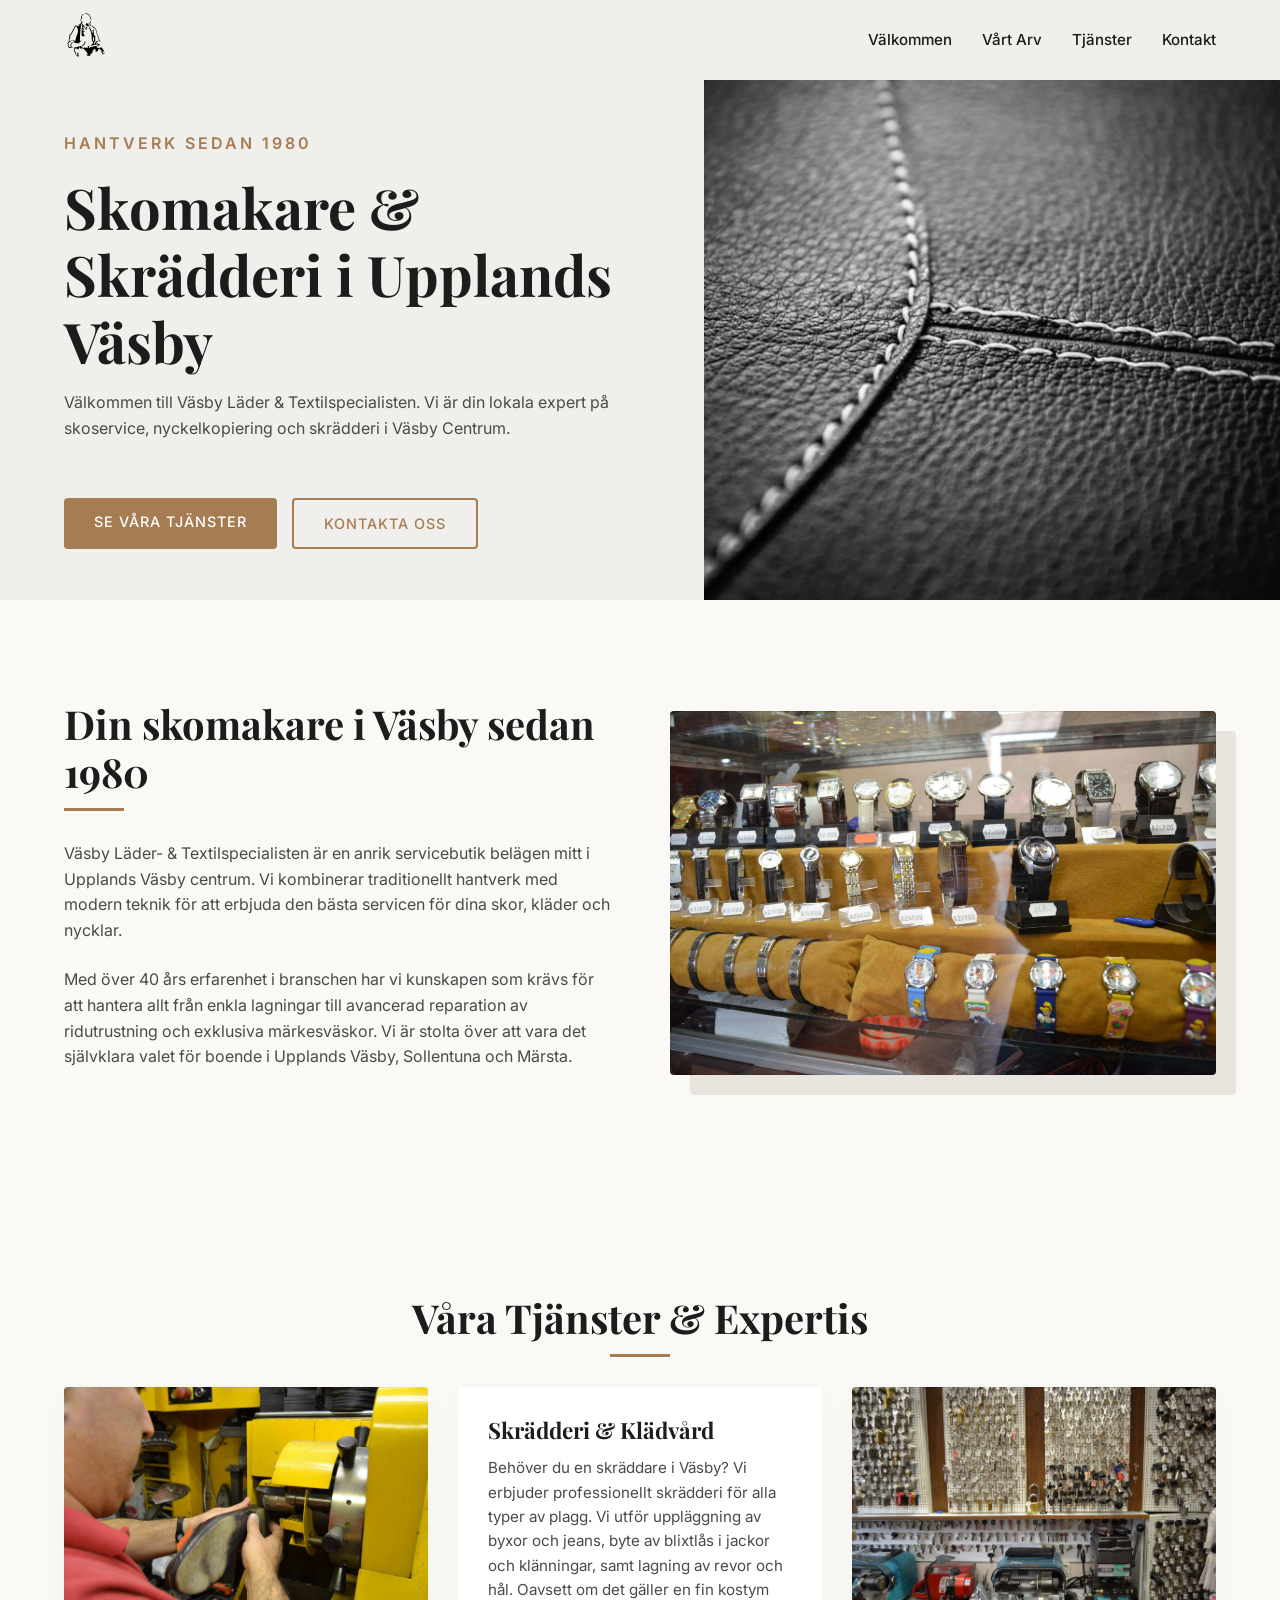
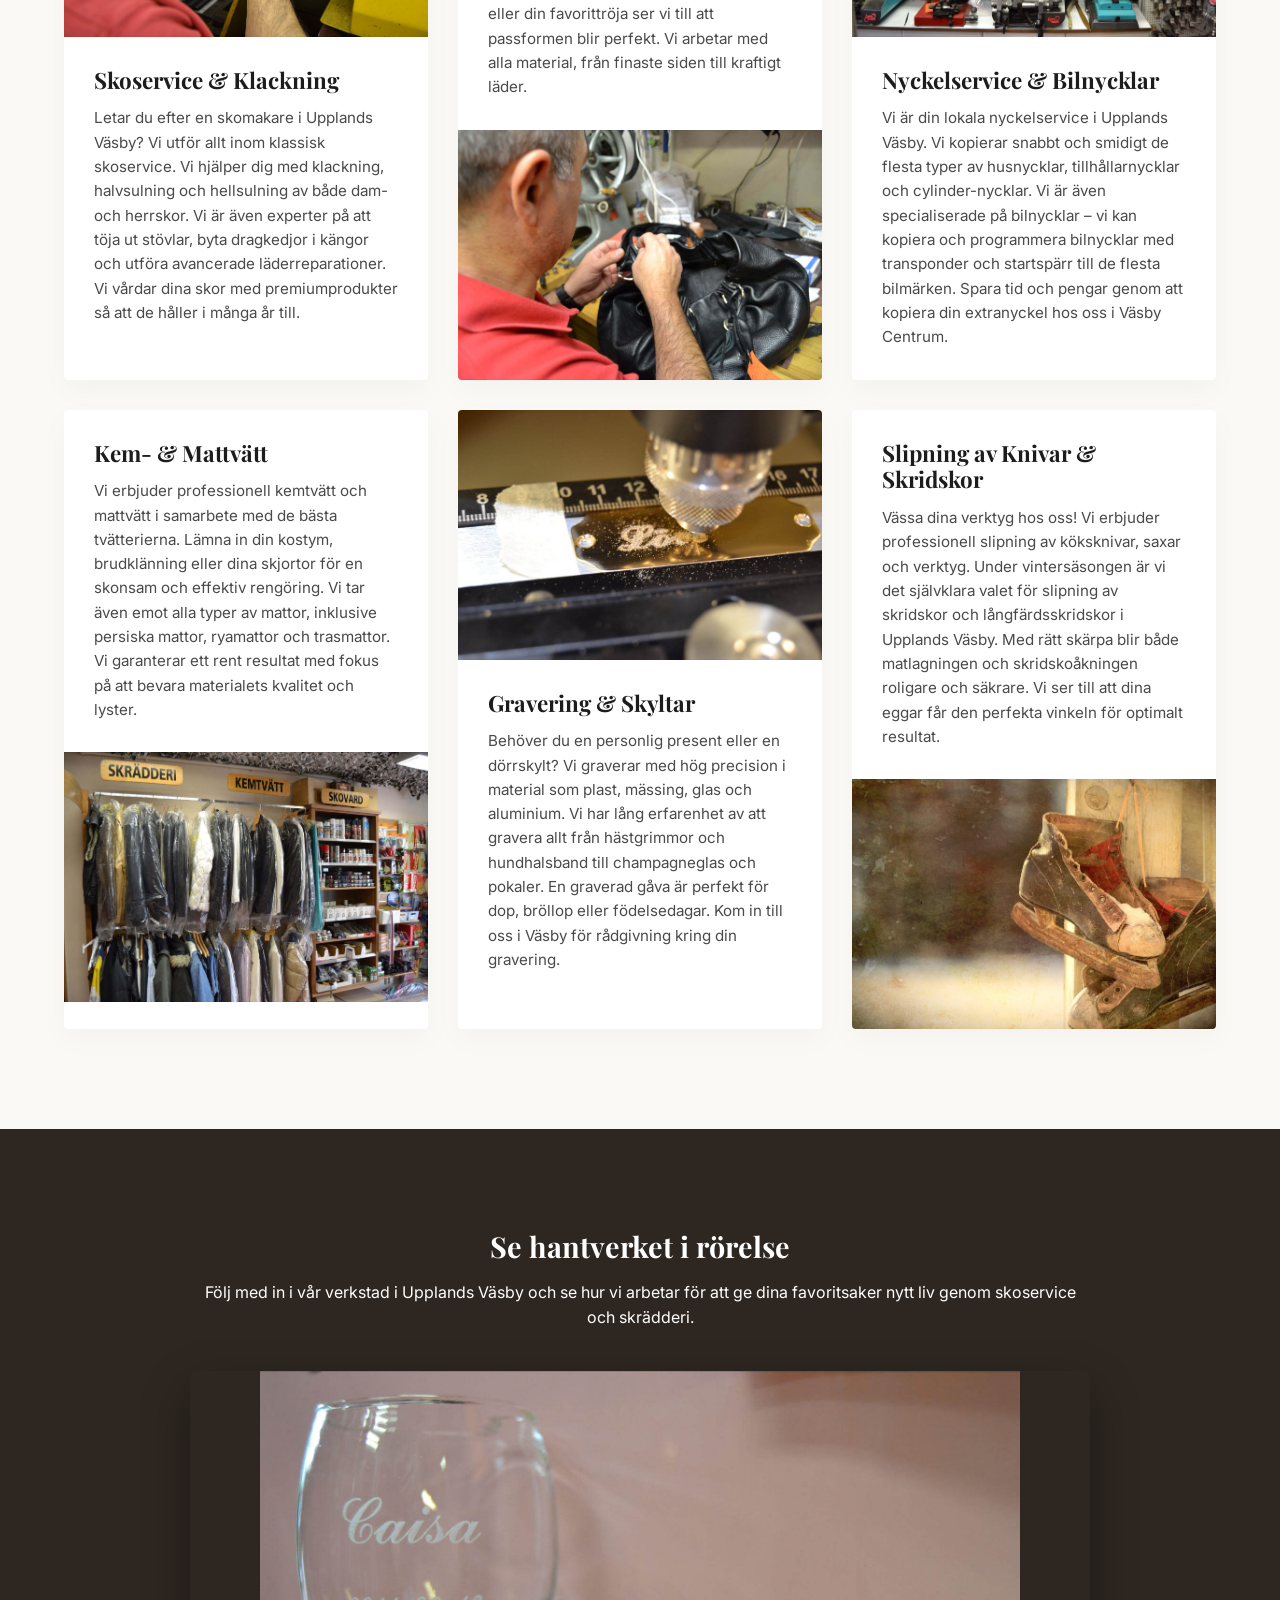
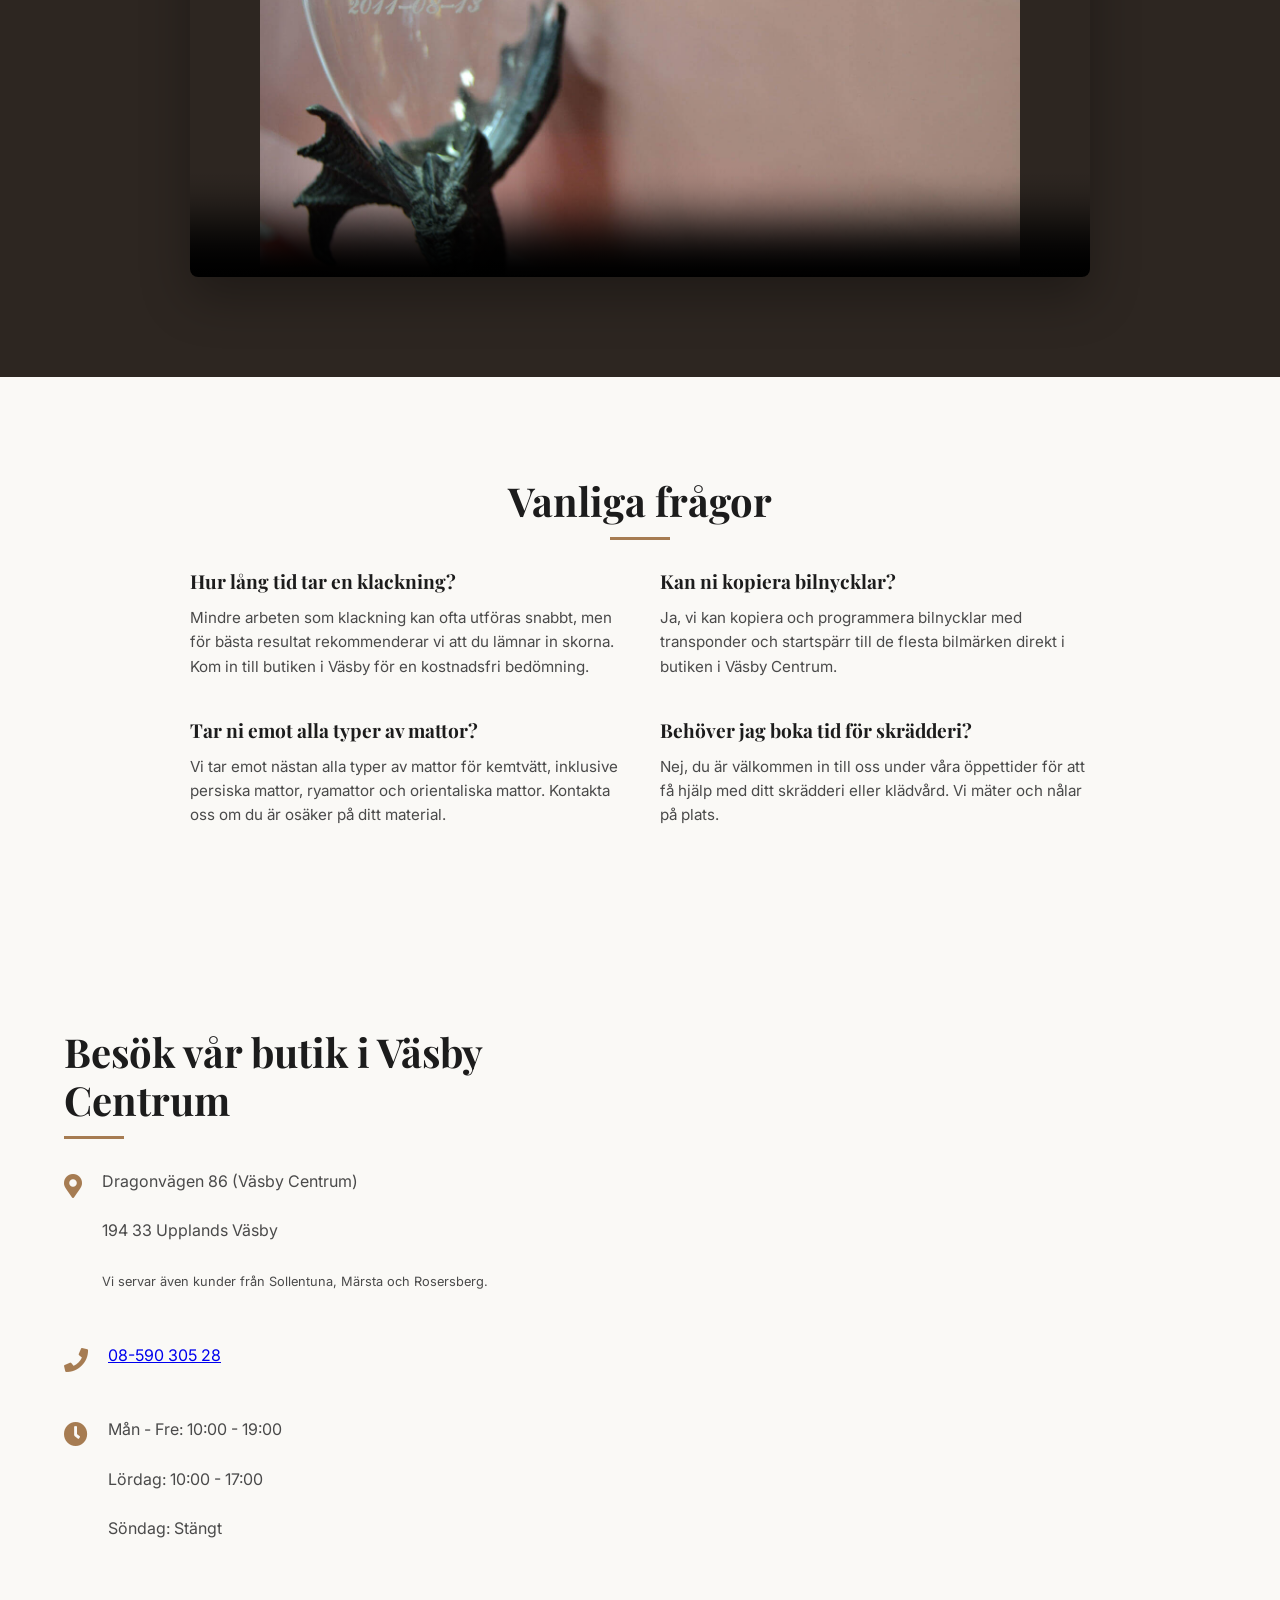
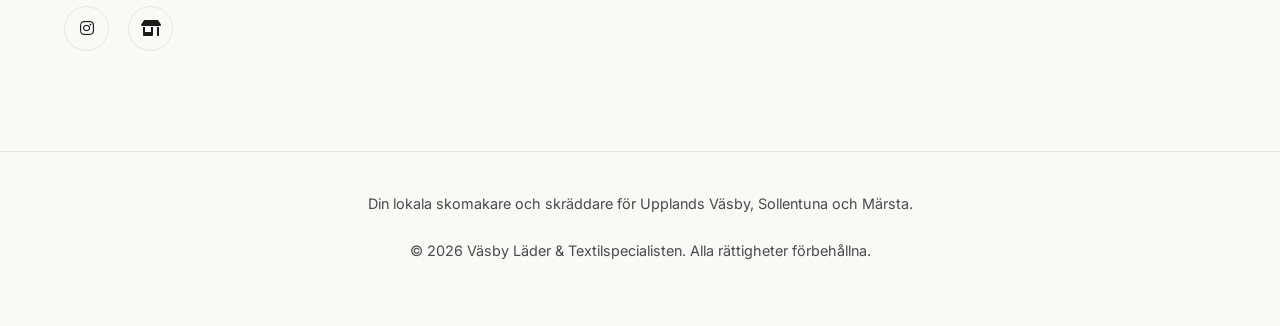
==== index.html @ 3184ec61 "Add files via upload" ====
<!DOCTYPE html>
<html class="no-js" lang="sv">
	<head>
		<!-- Google Tag Manager -->
		<script>
			(function (w, d, s, l, i) {
				w[l] = w[l] || [];
				w[l].push({
					"gtm.start": new Date().getTime(),
					event: "gtm.js",
				});
				var f = d.getElementsByTagName(s)[0],
					j = d.createElement(s),
					dl = l != "dataLayer" ? "&l=" + l : "";
				j.async = true;
				j.src = "https://www.googletagmanager.com/gtm.js?id=" + i + dl;
				f.parentNode.insertBefore(j, f);
			})(window, document, "script", "dataLayer", "GTM-WQ7KPHN");
		</script>

		<meta charset="utf-8" />
		<title>Väsby Läder & Textilspecialisten | Skomakare & Skrädderi i Upplands Väsby</title>
		<meta
			name="description"
			content="Din lokala skomakare, skräddare och kemtvätt i Upplands Väsby centrum. Vi utför skoservice, nyckelkopiering, gravering och slipning med hantverksmässig kvalitet sedan 1980."
		/>
		<meta
			name="viewport"
			content="width=device-width, initial-scale=1, viewport-fit=cover"
		/>

		<!-- Structured Data for Local Business & Services -->
		<script type="application/ld+json">
		{
		  "@context": "https://schema.org",
		  "@type": "LocalBusiness",
		  "name": "Väsby Läder & Textilspecialisten",
		  "image": "https://vltspecialisten.se/assets/img/logo.svg",
		  "@id": "https://vltspecialisten.se",
		  "url": "https://vltspecialisten.se",
		  "telephone": "08-590 305 28",
		  "priceRange": "$$",
		  "address": {
			"@type": "PostalAddress",
			"streetAddress": "Dragonvägen 86",
			"addressLocality": "Upplands Väsby",
			"postalCode": "194 33",
			"addressCountry": "SE"
		  },
		  "geo": {
			"@type": "GeoCoordinates",
			"latitude": 59.518279,
			"longitude": 17.9137272
		  },
		  "openingHoursSpecification": [
			{
			  "@type": "OpeningHoursSpecification",
			  "dayOfWeek": ["Monday", "Tuesday", "Wednesday", "Thursday", "Friday"],
			  "opens": "10:00",
			  "closes": "19:00"
			},
			{
			  "@type": "OpeningHoursSpecification",
			  "dayOfWeek": "Saturday",
			  "opens": "10:00",
			  "closes": "17:00"
			}
		  ],
		  "hasOfferCatalog": {
			"@type": "OfferCatalog",
			"name": "Hantverkstjänster",
			"itemListElement": [
			  {
				"@type": "Offer",
				"itemOffered": {
				  "@type": "Service",
				  "name": "Skoservice & Klackning",
				  "description": "Professionell skoservice, klackning och sulning av skor i Upplands Väsby."
				}
			  },
			  {
				"@type": "Offer",
				"itemOffered": {
				  "@type": "Service",
				  "name": "Skrädderi",
				  "description": "Skrädderi och klädvård, uppläggning av byxor och byte av blixtlås."
				}
			  },
			  {
				"@type": "Offer",
				"itemOffered": {
				  "@type": "Service",
				  "name": "Nyckelkopiering",
				  "description": "Kopiering av husnycklar och bilnycklar med transponder."
				}
			  }
			]
		  }
		}
		</script>

		<!-- FAQ Schema -->
		<script type="application/ld+json">
		{
		  "@context": "https://schema.org",
		  "@type": "FAQPage",
		  "mainEntity": [
			{
			  "@type": "Question",
			  "name": "Hur lång tid tar det att klacka om ett par skor?",
			  "acceptedAnswer": {
				"@type": "Answer",
				"text": "Mindre arbeten som klackning kan ofta utföras snabbt, men vi rekommenderar att du lämnar in skorna för bästa resultat. Kom in till oss i Väsby Centrum för en exakt tidsuppskattning baserat på skicket."
			  }
			},
			{
			  "@type": "Question",
			  "name": "Kan ni kopiera bilnycklar med startspärr?",
			  "acceptedAnswer": {
				"@type": {
				  "@type": "Answer",
				  "text": "Ja, vi är specialiserade på bilnycklar och kan kopiera samt programmera nycklar med transponder och startspärr till de flesta bilmärken direkt i butiken."
				}
			  }
			},
			{
			  "@type": "Question",
			  "name": "Utför ni även kemtvätt av mattor?",
			  "acceptedAnswer": {
				"@type": "Answer",
				"text": "Ja, vi tar emot alla typer av mattor för professionell tvätt, inklusive persiska mattor, ryamattor och orientaliska mattor."
			  }
			},
			{
			  "@type": "Question",
			  "name": "Var i Väsby Centrum ligger butiken?",
			  "acceptedAnswer": {
				"@type": "Answer",
				"text": "Vi finns på Dragonvägen 86 i Upplands Väsby Centrum. Vi är lätta att hitta och har generösa öppettider för att passa din vardag."
			  }
			}
		  ]
		}
		</script>

		<link rel="manifest" href="site.webmanifest" />
		<link rel="apple-touch-icon" href="icon.png" />
		
		<!-- Fonts -->
		<link rel="preconnect" href="https://fonts.googleapis.com">
		<link rel="preconnect" href="https://fonts.gstatic.com" crossorigin>
		<link href="https://fonts.googleapis.com/css2?family=Inter:wght@300;400;500;600&family=Playfair+Display:ital,wght@0,400;0,700;1,400&display=swap" rel="stylesheet">
		
		<link
			rel="stylesheet"
			href="https://use.fontawesome.com/releases/v5.8.1/css/all.css"
			integrity="sha384-50oBUHEmvpQ+1lW4y57PTFmhCaXp0ML5d60M1M7uH2+nqUivzIebhndOJK28anvf"
			crossorigin="anonymous"
		/>
		
		<link rel="stylesheet" href="css/normalize-minify.css" />
		<link rel="stylesheet" href="css/master.css" />

		<meta name="theme-color" content="#FAF9F6" />
	</head>

	<body>
		<!-- Google Tag Manager (noscript) -->
		<noscript
			><iframe
				src="https://www.googletagmanager.com/ns.html?id=GTM-WQ7KPHN"
				height="0"
				width="0"
				style="display: none; visibility: hidden"
			></iframe
		></noscript>

		<!-- Header -->
		<header id="header">
			<div class="container">
				<div id="logo-container">
					<a class="loga" href="index.html">
						<img
							id="logo"
							src="assets/img/logo-dark.svg"
							alt="Väsby Läder & Textilspecialisten Logotyp"
						/>
					</a>
				</div>
				<nav id="primary-navigation">
					<ul id="primary-menu" class="menu">
						<li><a href="#welcome">Välkommen</a></li>
						<li><a href="#heritage">Vårt Arv</a></li>
						<li><a href="#services">Tjänster</a></li>
						<li><a href="#contact">Kontakt</a></li>
					</ul>
					
					<!-- Hamburger for mobile -->
					<button class="mobile-menu-toggle" aria-label="Meny">
						<span></span>
						<span></span>
						<span></span>
					</button>
				</nav>
			</div>
		</header>

		<!-- Mobile Overlay Navigation -->
		<div class="mobile-overlay">
			<nav class="mobile-nav">
				<ul>
					<li><a href="#welcome">Välkommen</a></li>
					<li><a href="#heritage">Vårt Arv</a></li>
					<li><a href="#services">Tjänster</a></li>
					<li><a href="#contact">Kontakt</a></li>
				</ul>
			</nav>
		</div>

		<main class="main-container">
			<!-- Hero -->
			<section id="welcome" class="hero-section">
				<div class="hero-content-wrapper">
					<div class="hero-image">
						<img src="assets/img/binding-black-close-up-436779-min.jpg" alt="Professionell skomakare i Upplands Väsby lagar läderskor och utför skoservice">
					</div>
					<div class="hero-text">
						<span class="hero-subtitle">Hantverk sedan 1980</span>
						<h1>Skomakare & Skrädderi i Upplands Väsby</h1>
						<p>Välkommen till Väsby Läder & Textilspecialisten. Vi är din lokala expert på skoservice, nyckelkopiering och skrädderi i Väsby Centrum.</p>
						<div class="hero-actions">
							<a href="#services" class="btn btn-primary">Se våra tjänster</a>
							<a href="#contact" class="btn btn-outline">Kontakta oss</a>
						</div>
					</div>
				</div>
			</section>

			<!-- Vårt Arv -->
			<section id="heritage" class="section heritage-section">
				<div class="container">
					<div class="heritage-grid">
						<div class="heritage-text">
							<h2 class="section-title">Din skomakare i Väsby sedan 1980</h2>
							<p>Väsby Läder- & Textilspecialisten är en anrik servicebutik belägen mitt i Upplands Väsby centrum. Vi kombinerar traditionellt hantverk med modern teknik för att erbjuda den bästa servicen för dina skor, kläder och nycklar.</p>
							<p>Med över 40 års erfarenhet i branschen har vi kunskapen som krävs för att hantera allt från enkla lagningar till avancerad reparation av ridutrustning och exklusiva märkesväskor. Vi är stolta över att vara det självklara valet för boende i Upplands Väsby, Sollentuna och Märsta.</p>
						</div>
						<div class="heritage-visual">
							<img src="assets/img/6.jpg" alt="Väsby Läder hantverkslokal för skoservice och skrädderi" loading="lazy">
						</div>
					</div>
				</div>
			</section>

			<!-- Tjänster -->
			<section id="services" class="section services-section">
				<div class="container">
					<h2 class="section-title centered">Våra Tjänster & Expertis</h2>
					<div class="services-grid">
						<!-- Skoservice -->
						<div class="service-card">
							<div class="service-image">
								<img src="assets/img/skoservice.jpg" alt="Professionell skoservice och klackning av skor i Upplands Väsby" loading="lazy">
							</div>
							<div class="service-info">
								<h3>Skoservice & Klackning</h3>
								<p>Letar du efter en skomakare i Upplands Väsby? Vi utför allt inom klassisk skoservice. Vi hjälper dig med klackning, halvsulning och hellsulning av både dam- och herrskor. Vi är även experter på att töja ut stövlar, byta dragkedjor i kängor och utföra avancerade läderreparationer. Vi vårdar dina skor med premiumprodukter så att de håller i många år till.</p>
							</div>
						</div>
						<!-- Skrädderi -->
						<div class="service-card">
							<div class="service-info">
								<h3>Skrädderi & Klädvård</h3>
								<p>Behöver du en skräddare i Väsby? Vi erbjuder professionellt skrädderi för alla typer av plagg. Vi utför uppläggning av byxor och jeans, byte av blixtlås i jackor och klänningar, samt lagning av revor och hål. Oavsett om det gäller en fin kostym eller din favorittröja ser vi till att passformen blir perfekt. Vi arbetar med alla material, från finaste siden till kraftigt läder.</p>
							</div>
							<div class="service-image">
								<img src="assets/img/skradderi.jpg" alt="Skrädderi och klädvård i Väsby Centrum för boende i Märsta och Sollentuna" loading="lazy">
							</div>
						</div>
						<!-- Nycklar -->
						<div class="service-card">
							<div class="service-image">
								<img src="assets/img/kopiering.jpg" alt="Nyckelkopiering och bilnycklar i Upplands Väsby" loading="lazy">
							</div>
							<div class="service-info">
								<h3>Nyckelservice & Bilnycklar</h3>
								<p>Vi är din lokala nyckelservice i Upplands Väsby. Vi kopierar snabbt och smidigt de flesta typer av husnycklar, tillhållarnycklar och cylinder-nycklar. Vi är även specialiserade på bilnycklar – vi kan kopiera och programmera bilnycklar med transponder och startspärr till de flesta bilmärken. Spara tid och pengar genom att kopiera din extranyckel hos oss i Väsby Centrum.</p>
							</div>
						</div>
						<!-- Kemtvätt -->
						<div class="service-card">
							<div class="service-info">
								<h3>Kem- & Mattvätt</h3>
								<p>Vi erbjuder professionell kemtvätt och mattvätt i samarbete med de bästa tvätterierna. Lämna in din kostym, brudklänning eller dina skjortor för en skonsam och effektiv rengöring. Vi tar även emot alla typer av mattor, inklusive persiska mattor, ryamattor och trasmattor. Vi garanterar ett rent resultat med fokus på att bevara materialets kvalitet och lyster.</p>
							</div>
							<div class="service-image">
								<img src="assets/img/kemtvatt.jpg" alt="Kemtvätt och mattvätt för kunder i Upplands Väsby och Rosersberg" loading="lazy">
							</div>
						</div>
						<!-- Gravering -->
						<div class="service-card">
							<div class="service-image">
								<img src="assets/img/gravering.jpg" alt="Gravering på skyltar och presenter i Väsby" loading="lazy">
							</div>
							<div class="service-info">
								<h3>Gravering & Skyltar</h3>
								<p>Behöver du en personlig present eller en dörrskylt? Vi graverar med hög precision i material som plast, mässing, glas och aluminium. Vi har lång erfarenhet av att gravera allt från hästgrimmor och hundhalsband till champagneglas och pokaler. En graverad gåva är perfekt för dop, bröllop eller födelsedagar. Kom in till oss i Väsby för rådgivning kring din gravering.</p>
							</div>
						</div>
						<!-- Slipning -->
						<div class="service-card">
							<div class="service-info">
								<h3>Slipning av Knivar & Skridskor</h3>
								<p>Vässa dina verktyg hos oss! Vi erbjuder professionell slipning av köksknivar, saxar och verktyg. Under vintersäsongen är vi det självklara valet för slipning av skridskor och långfärdsskridskor i Upplands Väsby. Med rätt skärpa blir både matlagningen och skridskoåkningen roligare och säkrare. Vi ser till att dina eggar får den perfekta vinkeln för optimalt resultat.</p>
							</div>
							<div class="service-image">
								<img src="assets/img/ice-skates.jpg" alt="Slipning av skridskor och knivar i Upplands Väsby" loading="lazy">
							</div>
						</div>
					</div>
				</div>
			</section>

			<!-- Video -->
			<section class="section video-section">
				<div class="container">
					<div class="video-wrapper">
						<div class="video-text">
							<h3>Se hantverket i rörelse</h3>
							<p>Följ med in i vår verkstad i Upplands Väsby och se hur vi arbetar för att ge dina favoritsaker nytt liv genom skoservice och skrädderi.</p>
						</div>
						<div class="video-container">
							<video loop muted playsinline controls poster="assets/img/5.jpg">
								<source src="assets/video/vasby-lader.mp4" type="video/mp4" />
							</video>
						</div>
					</div>
				</div>
			</section>

			<!-- FAQ -->
			<section class="section faq-section">
				<div class="container">
					<h2 class="section-title centered">Vanliga frågor</h2>
					<div class="faq-grid">
						<div class="faq-item">
							<h3>Hur lång tid tar en klackning?</h3>
							<p>Mindre arbeten som klackning kan ofta utföras snabbt, men för bästa resultat rekommenderar vi att du lämnar in skorna. Kom in till butiken i Väsby för en kostnadsfri bedömning.</p>
						</div>
						<div class="faq-item">
							<h3>Kan ni kopiera bilnycklar?</h3>
							<p>Ja, vi kan kopiera och programmera bilnycklar med transponder och startspärr till de flesta bilmärken direkt i butiken i Väsby Centrum.</p>
						</div>
						<div class="faq-item">
							<h3>Tar ni emot alla typer av mattor?</h3>
							<p>Vi tar emot nästan alla typer av mattor för kemtvätt, inklusive persiska mattor, ryamattor och orientaliska mattor. Kontakta oss om du är osäker på ditt material.</p>
						</div>
						<div class="faq-item">
							<h3>Behöver jag boka tid för skrädderi?</h3>
							<p>Nej, du är välkommen in till oss under våra öppettider för att få hjälp med ditt skrädderi eller klädvård. Vi mäter och nålar på plats.</p>
						</div>
					</div>
				</div>
			</section>

			<!-- Kontakt -->
			<section id="contact" class="section contact-section">
				<div class="container">
					<div class="contact-grid">
						<div class="contact-info">
							<h2 class="section-title">Besök vår butik i Väsby Centrum</h2>
							<div class="info-item">
								<i class="fas fa-map-marker-alt"></i>
								<div>
									<p>Dragonvägen 86 (Väsby Centrum)</p>
									<p>194 33 Upplands Väsby</p>
									<p><small>Vi servar även kunder från Sollentuna, Märsta och Rosersberg.</small></p>
								</div>
							</div>
							<div class="info-item">
								<i class="fas fa-phone"></i>
								<div>
									<p><a href="tel:0859030528">08-590 305 28</a></p>
								</div>
							</div>
							<div class="info-item">
								<i class="fas fa-clock"></i>
								<div>
									<p>Mån - Fre: 10:00 - 19:00</p>
									<p>Lördag: 10:00 - 17:00</p>
									<p>Söndag: Stängt</p>
								</div>
							</div>
							<div class="social-links">
								<a href="https://www.instagram.com/vltspecialisten/" target="_blank" aria-label="Följ Väsby Läder på Instagram"><i class="fab fa-instagram"></i></a>
								<a href="https://www.vasbycentrum.se/vasby-lader-textil/" target="_blank" aria-label="Väsby Läder i Väsby Centrum"><i class="fas fa-store-alt"></i></a>
							</div>
						</div>
						<div class="contact-map">
							<iframe
								src="https://www.google.com/maps/embed?pb=!1m14!1m8!1m3!1d8095.556066920075!2d17.9137272!3d59.518279!3m2!1i1024!2i768!4f13.1!3m3!1m2!1s0x0%3A0xf2cd0e8149a8c82e!2zVsOkc2J5IEzDpGRlciAmIFRleHRpbA!5e0!3m2!1ssv!2sse!4v1556733588985!5m2!1ssv!2sse"
								width="100%"
								height="100%"
								frameborder="0"
								style="border: 0"
								allowfullscreen
								title="Karta till Väsby Läder & Textilspecialisten i Väsby Centrum"
							></iframe>
						</div>
					</div>
				</div>
			</section>
		</main>

		<!-- Footer -->
		<footer class="footer">
			<div class="container">
				<p>Din lokala skomakare och skräddare för Upplands Väsby, Sollentuna och Märsta.</p>
				<p>&copy; 2026 Väsby Läder & Textilspecialisten. Alla rättigheter förbehållna.</p>
			</div>
		</footer>

		<!-- Sticky Mobile Bar -->
		<div class="mobile-sticky-bar">
			<a href="tel:0859030528" class="sticky-item">
				<i class="fas fa-phone"></i>
				<span>Ring</span>
			</a>
			<a href="https://www.google.com/maps/dir/?api=1&destination=Väsby+Läder+%26+Textilspecialisten+Dragonvägen+86+Upplands+Väsby" target="_blank" class="sticky-item">
				<i class="fas fa-directions"></i>
				<span>Hitta</span>
			</a>
		</div>

		<script src="js/main.js"></script>
	</body>
</html>
---- css/master.css ----
:root {
    --bg-color: #FAF9F6;
    --text-primary: #1C1C1C;
    --text-secondary: #4A4A4A;
    --accent-leather: #A67C52;
    --accent-gold: #C29B6D;
    --white: #FFFFFF;
    --grey-light: #E8E4DE;
    --header-height: 80px;
    --container-max-width: 1200px;
    --font-heading: 'Playfair Display', serif;
    --font-body: 'Inter', sans-serif;
    --transition: all 0.3s ease;
}

* {
    margin: 0;
    padding: 0;
    box-sizing: border-box;
}

html {
    scroll-behavior: smooth;
}

body {
    background-color: var(--bg-color);
    color: var(--text-primary);
    font-family: var(--font-body);
    line-height: 1.6;
    overflow-x: hidden;
}

.container {
    width: 90%;
    max-width: var(--container-max-width);
    margin: 0 auto;
}

/* Typography */
h1, h2, h3, h4 {
    font-family: var(--font-heading);
    font-weight: 700;
    line-height: 1.2;
    margin-bottom: 1rem;
}

h1 { font-size: 3.5rem; }
h2 { font-size: 2.5rem; }
h3 { font-size: 1.8rem; }

p {
    margin-bottom: 1.5rem;
    color: var(--text-secondary);
}

.section-title {
    position: relative;
    padding-bottom: 15px;
    margin-bottom: 30px;
}

.section-title::after {
    content: '';
    position: absolute;
    bottom: 0;
    left: 0;
    width: 60px;
    height: 3px;
    background-color: var(--accent-leather);
}

.section-title.centered {
    text-align: center;
}

.section-title.centered::after {
    left: 50%;
    transform: translateX(-50%);
}

/* Buttons */
.btn {
    display: inline-block;
    padding: 12px 30px;
    text-decoration: none;
    font-weight: 500;
    border-radius: 4px;
    transition: var(--transition);
    text-transform: uppercase;
    font-size: 0.9rem;
    letter-spacing: 1px;
}

.btn-primary {
    background-color: var(--accent-leather);
    color: var(--white);
}

.btn-primary:hover {
    background-color: #8b6643;
}

.btn-outline {
    border: 2px solid var(--accent-leather);
    color: var(--accent-leather);
}

.btn-outline:hover {
    background-color: var(--accent-leather);
    color: var(--white);
}

/* Header */
#header {
    height: var(--header-height);
    display: flex;
    align-items: center;
    position: fixed;
    top: 0;
    left: 0;
    width: 100%;
    z-index: 1000;
    transition: transform 0.3s ease-out, background-color 0.3s ease, height 0.3s ease, box-shadow 0.3s ease;
}

#header.scrolled {
    background-color: rgba(250, 249, 246, 0.95);
    box-shadow: 0 2px 10px rgba(0,0,0,0.05);
    height: 70px;
}

#header .container {
    display: flex;
    justify-content: space-between;
    align-items: center;
}

#logo {
    height: 50px;
    transition: var(--transition);
}

#primary-menu {
    display: flex;
    list-style: none;
}

#primary-menu li {
    margin-left: 30px;
}

#primary-menu li a {
    text-decoration: none;
    color: var(--text-primary);
    font-weight: 500;
    font-size: 0.95rem;
    transition: var(--transition);
}

#primary-menu li a:hover {
    color: var(--accent-leather);
}

/* Hamburger */
.mobile-menu-toggle {
    display: none;
    background: none;
    border: none;
    cursor: pointer;
    flex-direction: column;
    justify-content: space-between;
    width: 30px;
    height: 18px;
    z-index: 1001;
}

.mobile-menu-toggle span {
    width: 100%;
    height: 2px;
    background-color: var(--text-primary);
    transition: var(--transition);
}

.mobile-menu-toggle.active span:nth-child(1) {
    transform: translateY(8px) rotate(45deg);
}

.mobile-menu-toggle.active span:nth-child(2) {
    opacity: 0;
}

.mobile-menu-toggle.active span:nth-child(3) {
    transform: translateY(-8px) rotate(-45deg);
}

/* Mobile Overlay */
.mobile-overlay {
    position: fixed;
    top: 0;
    left: 0;
    width: 100%;
    height: 100vh;
    background-color: var(--bg-color);
    z-index: 999;
    display: flex;
    justify-content: center;
    align-items: center;
    transform: translateX(100%);
    transition: transform 0.4s ease-in-out;
}

.mobile-overlay.active {
    transform: translateX(0);
}

.mobile-nav ul {
    list-style: none;
    text-align: center;
}

.mobile-nav ul li {
    margin: 20px 0;
}

.mobile-nav ul li a {
    font-family: var(--font-heading);
    font-size: 2rem;
    text-decoration: none;
    color: var(--text-primary);
}

/* Hero Section */
.hero-section {
    padding-top: var(--header-height);
    min-height: 50vh; /* Sänkt min-höjd till 50vh */
    max-height: 600px;
    display: flex;
    align-items: stretch;
    background-color: #f1efeb;
    overflow: hidden;
}

.hero-content-wrapper {
    display: flex;
    flex-direction: row-reverse;
    align-items: stretch; /* Bilden och texten fyller hela höjden */
    width: 100%;
    max-width: 1440px;
    margin: 0 auto;
}

.hero-image {
    flex: 1;
    height: 100%;
    position: relative;
    overflow: hidden;
}

.hero-image img {
    width: 100%;
    height: 100%;
    object-fit: cover;
    display: block; /* Tar bort eventuellt gap under bilden */
    animation: kenburns 20s infinite alternate ease-in-out;
}

.hero-text {
    flex: 1;
    padding: 60px 5%;
    display: flex;
    flex-direction: column;
    justify-content: center; /* Centrerar texten vertikalt inuti den fulla höjden */
}

.hero-subtitle {
    display: block;
    text-transform: uppercase;
    letter-spacing: 3px;
    color: var(--accent-leather);
    font-weight: 600;
    margin-bottom: 1rem;
}

.hero-actions {
    display: flex;
    gap: 15px;
    margin-top: 2rem;
}

/* Sections */
.section {
    padding: 100px 0;
}

/* Heritage Section */
.heritage-grid {
    display: grid;
    grid-template-columns: 1fr 1fr;
    gap: 60px;
    align-items: center;
}

.heritage-visual img {
    width: 100%;
    border-radius: 4px;
    box-shadow: 20px 20px 0 var(--grey-light);
}

/* Services Section */
.services-grid {
    display: grid;
    grid-template-columns: repeat(3, 1fr);
    gap: 30px;
}

.service-card {
    background: var(--white);
    border-radius: 4px;
    overflow: hidden;
    box-shadow: 0 10px 30px rgba(0,0,0,0.03);
    transition: var(--transition);
}

.service-card:hover {
    transform: translateY(-10px);
    box-shadow: 0 20px 40px rgba(0,0,0,0.08);
}

.service-image {
    height: 250px;
    overflow: hidden;
}

.service-image img {
    width: 100%;
    height: 100%;
    object-fit: cover;
    transition: var(--transition);
}

.service-card:hover .service-image img {
    transform: scale(1.1);
}

.service-info {
    padding: 30px;
}

.service-info h3 {
    font-size: 1.4rem;
    margin-bottom: 0.8rem;
}

.service-info p {
    font-size: 0.95rem;
    margin-bottom: 0;
}

/* FAQ Section */
.faq-grid {
    display: grid;
    grid-template-columns: 1fr 1fr;
    gap: 40px;
    max-width: 900px;
    margin: 0 auto;
}

.faq-item h3 {
    font-size: 1.2rem;
    margin-bottom: 0.8rem;
    color: var(--text-primary);
}

.faq-item p {
    font-size: 0.95rem;
    margin-bottom: 0;
}

/* Video Section */
.video-section {
    background-color: #2D2621; /* Varm, mörk läderbrun */
    color: var(--white);
}

.video-section h3, .video-section p {
    color: var(--white);
}

.video-wrapper {
    max-width: 900px;
    margin: 0 auto;
}

.video-text {
    text-align: center;
    margin-bottom: 40px;
}

.video-container {
    position: relative;
    padding-bottom: 56.25%; /* 16:9 */
    height: 0;
    overflow: hidden;
    border-radius: 8px;
    box-shadow: 0 20px 50px rgba(0,0,0,0.3);
}

.video-container video {
    position: absolute;
    top: 0;
    left: 0;
    width: 100%;
    height: 100%;
}

/* Contact Section */
.contact-grid {
    display: grid;
    grid-template-columns: 1fr 1.5fr;
    gap: 60px;
}

.info-item {
    display: flex;
    margin-bottom: 25px;
}

.info-item i {
    font-size: 1.5rem;
    color: var(--accent-leather);
    margin-right: 20px;
    margin-top: 5px;
}

.social-links {
    margin-top: 40px;
}

.social-links a {
    display: inline-flex;
    align-items: center;
    justify-content: center;
    width: 45px;
    height: 45px;
    border: 1px solid var(--grey-light);
    border-radius: 50%;
    color: var(--text-primary);
    text-decoration: none;
    margin-right: 15px;
    transition: var(--transition);
}

.social-links a:hover {
    background-color: var(--accent-leather);
    color: var(--white);
    border-color: var(--accent-leather);
}

.contact-map {
    min-height: 400px;
    border-radius: 4px;
    overflow: hidden;
}

/* Footer */
.footer {
    padding: 40px 0;
    border-top: 1px solid var(--grey-light);
    text-align: center;
    font-size: 0.9rem;
}

/* Mobile Sticky Bar */
.mobile-sticky-bar {
    display: none;
    position: fixed;
    bottom: 0;
    left: 0;
    width: 100%;
    height: 60px;
    background-color: var(--white);
    box-shadow: 0 -2px 10px rgba(0,0,0,0.1);
    z-index: 1002;
    grid-template-columns: 1fr 1fr;
}

.sticky-item {
    display: flex;
    flex-direction: column;
    justify-content: center;
    align-items: center;
    text-decoration: none;
    color: var(--text-primary);
    font-size: 0.75rem;
    font-weight: 600;
}

.sticky-item i {
    font-size: 1.2rem;
    margin-bottom: 4px;
    color: var(--accent-leather);
}

/* Responsive Queries */
@media (max-width: 1024px) {
    h1 { font-size: 2.8rem; }
    .services-grid { grid-template-columns: repeat(2, 1fr); }
    .hero-section { min-height: 60vh; }
    .hero-image { height: 50vh; }
}

@media (max-width: 980px) {
    #primary-menu { display: none; }
    .mobile-menu-toggle { display: flex; }
    .hero-content-wrapper { flex-direction: column-reverse; }
    .hero-section { min-height: auto; padding-top: 100px; }
    .hero-image { height: 350px; width: 100%; }
    .hero-text { padding: 40px 5%; text-align: center; }
    .hero-actions { justify-content: center; }
}

@media (max-width: 768px) {
    .section { padding: 60px 0; }
    .heritage-grid { grid-template-columns: 1fr; gap: 40px; }
    .services-grid { grid-template-columns: 1fr; }
    .contact-grid { grid-template-columns: 1fr; gap: 40px; }
    .mobile-sticky-bar { display: grid; }
    body { padding-bottom: 60px; }
    h1 { font-size: 2.2rem; }
    h2 { font-size: 1.8rem; }
}
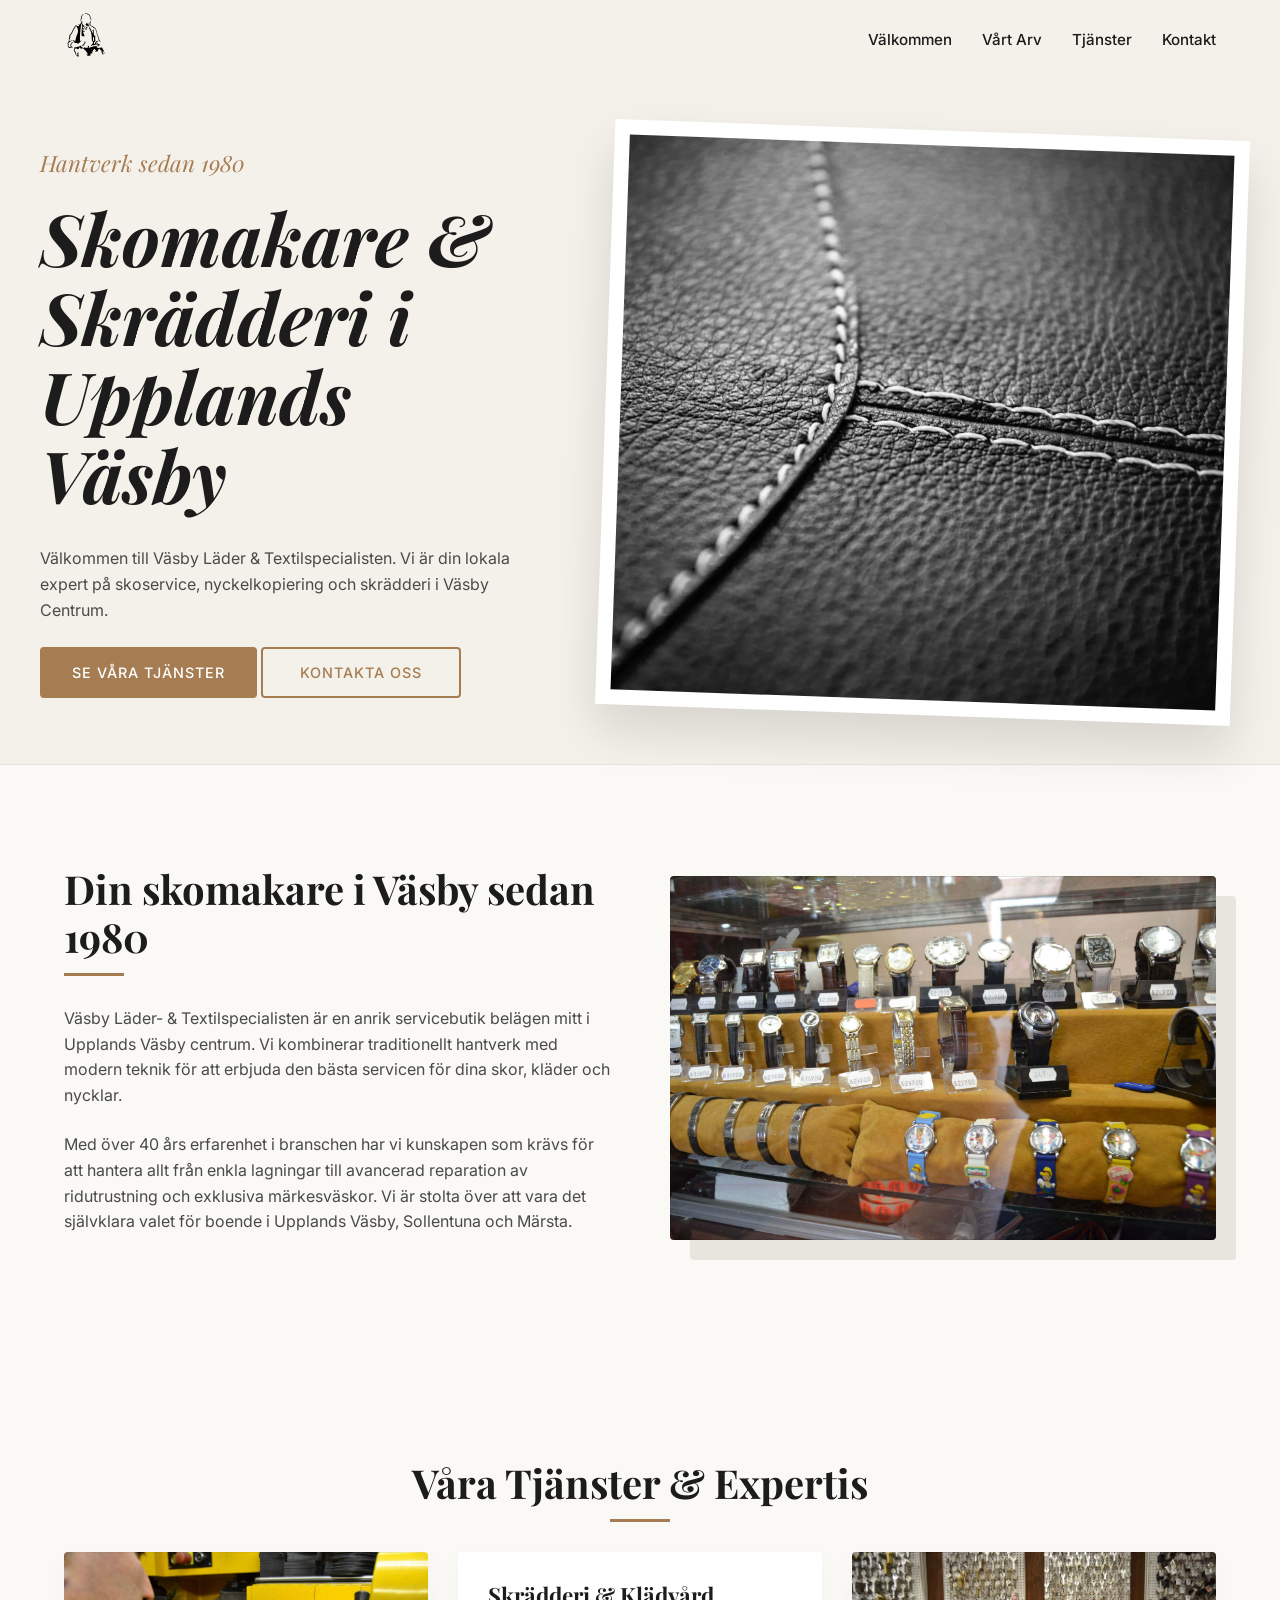
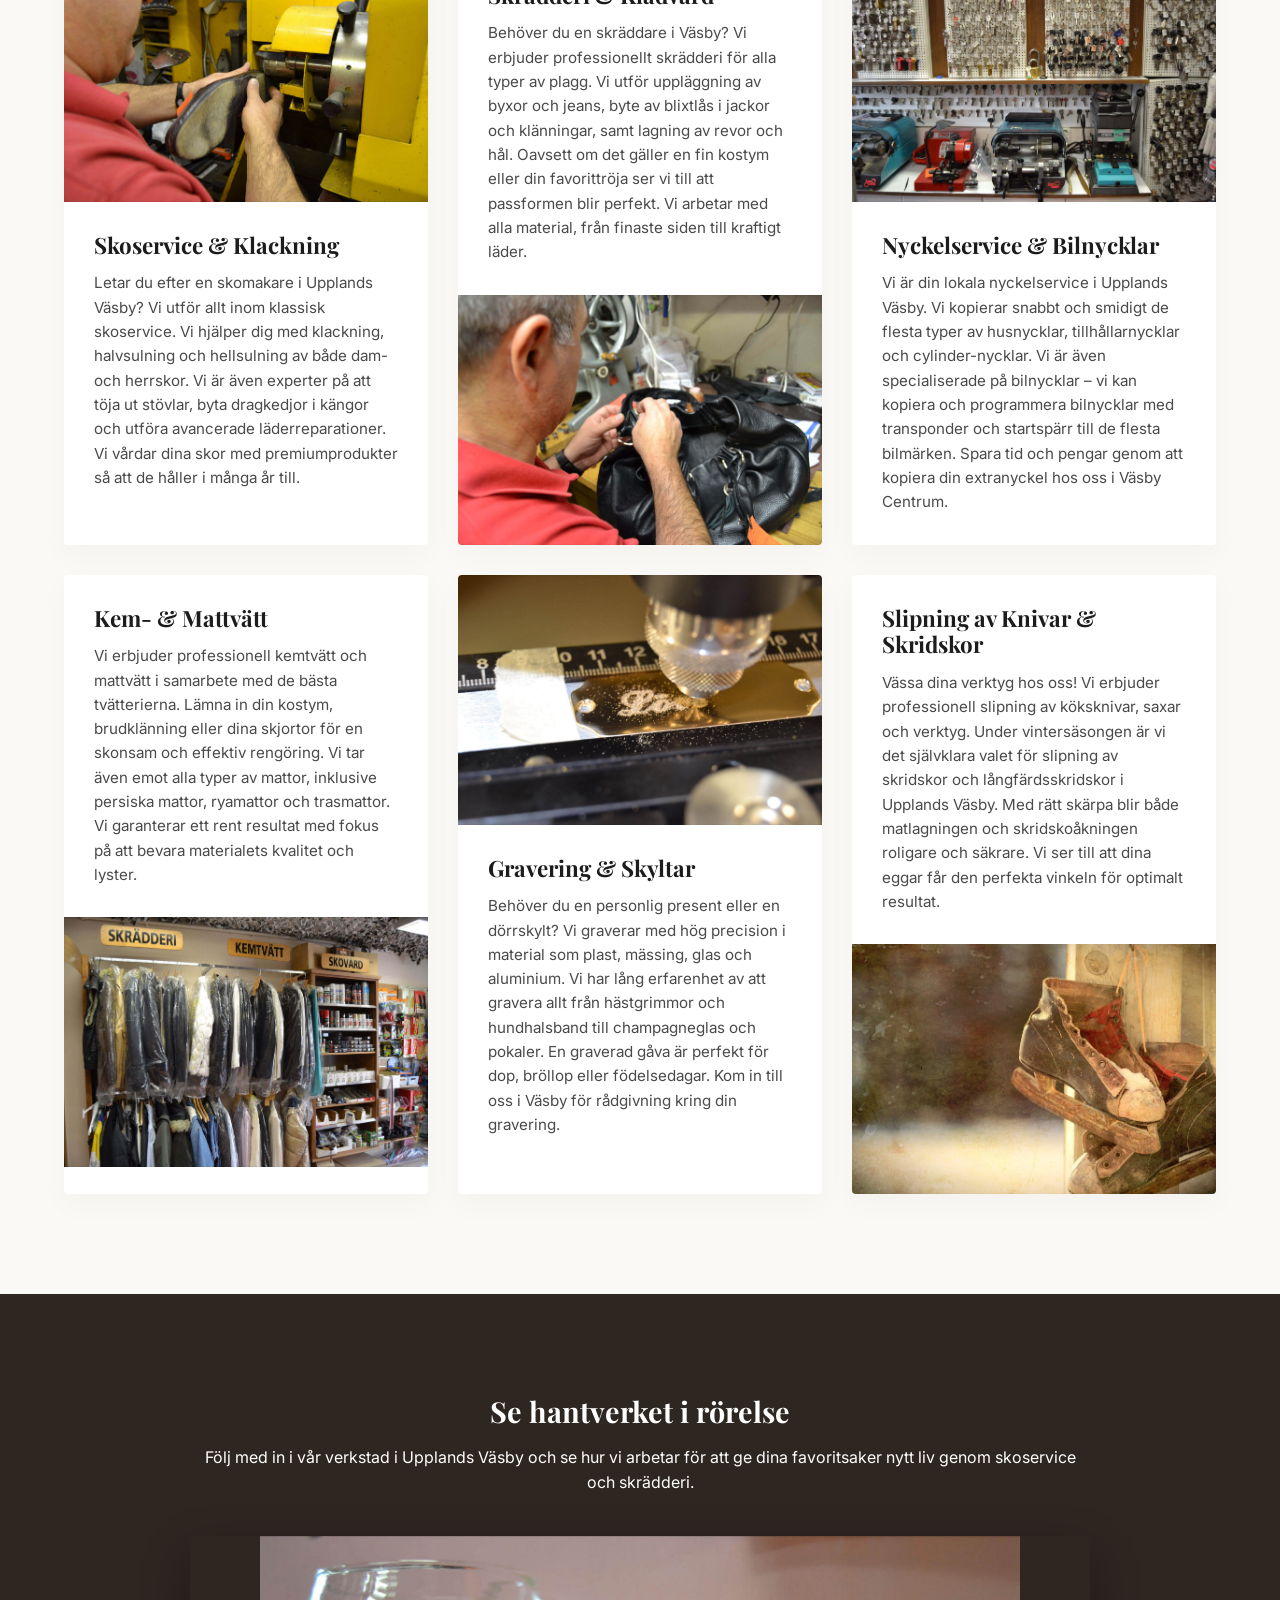
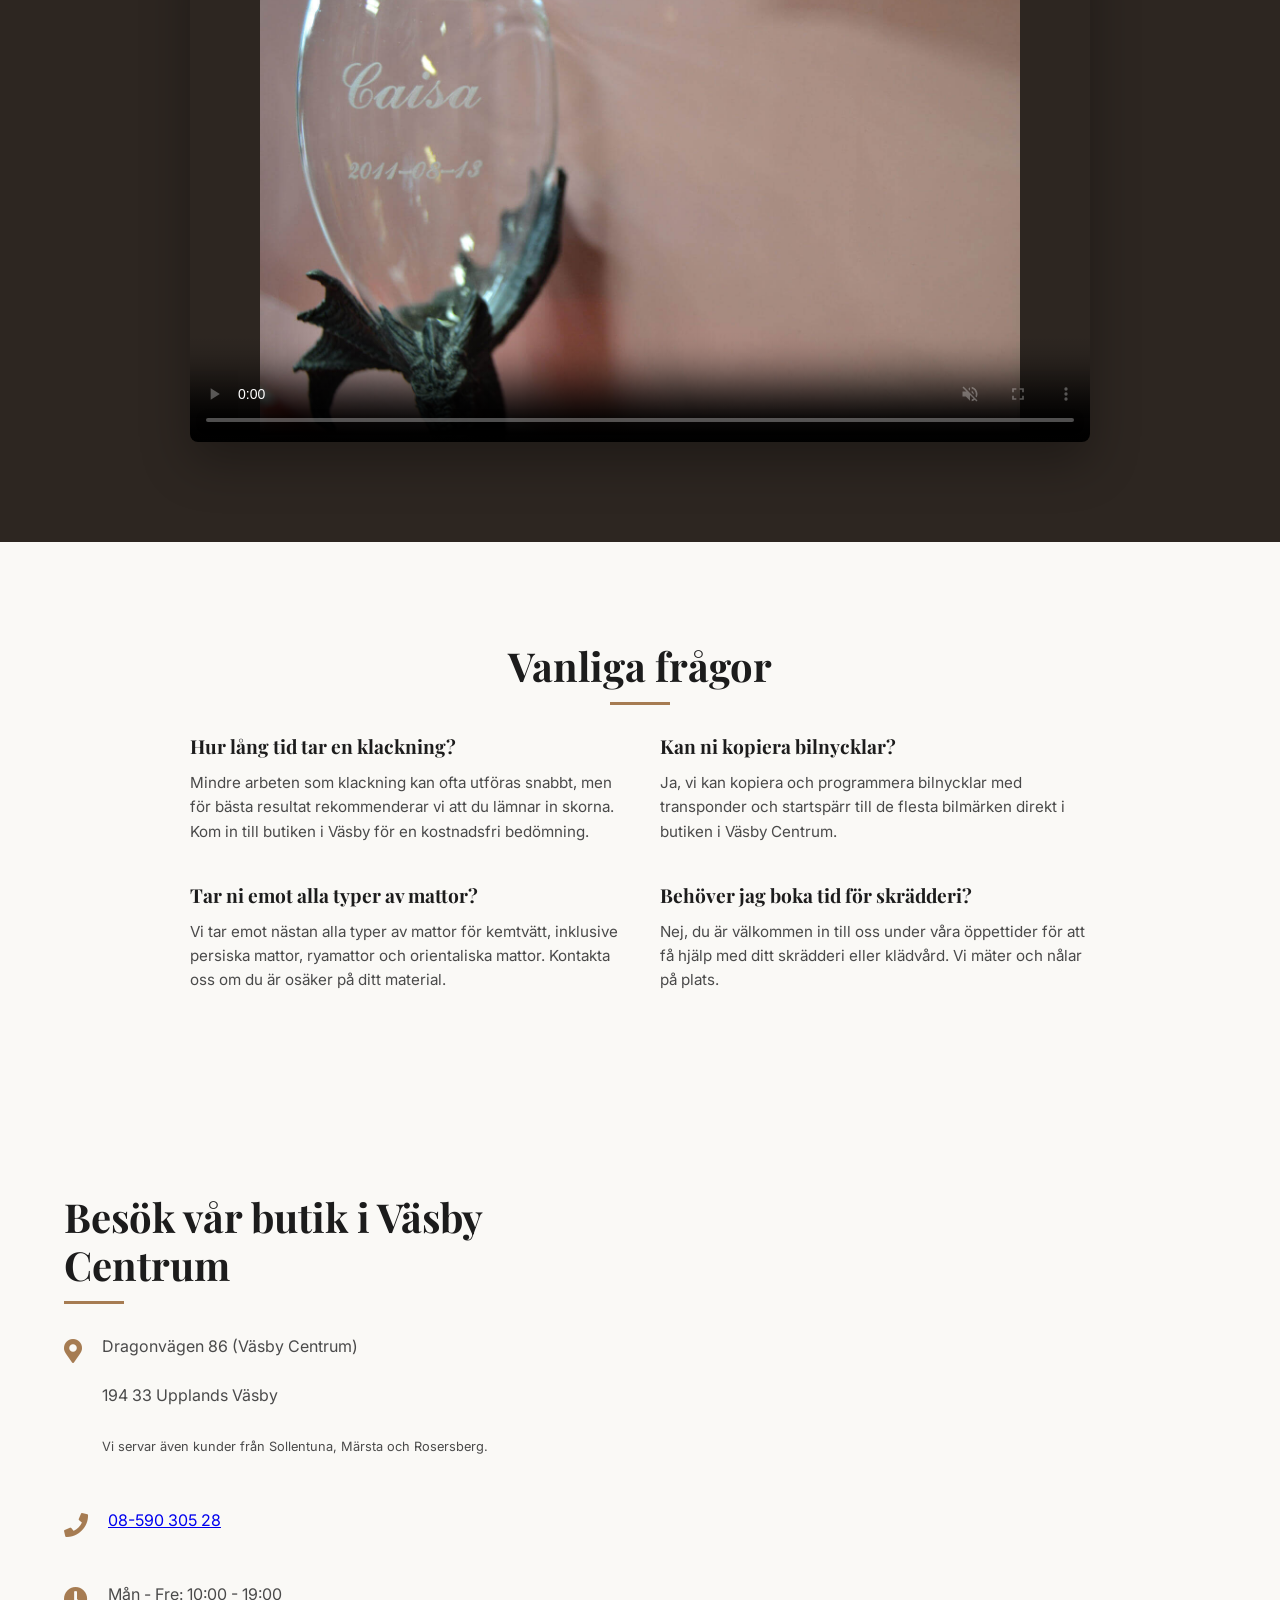
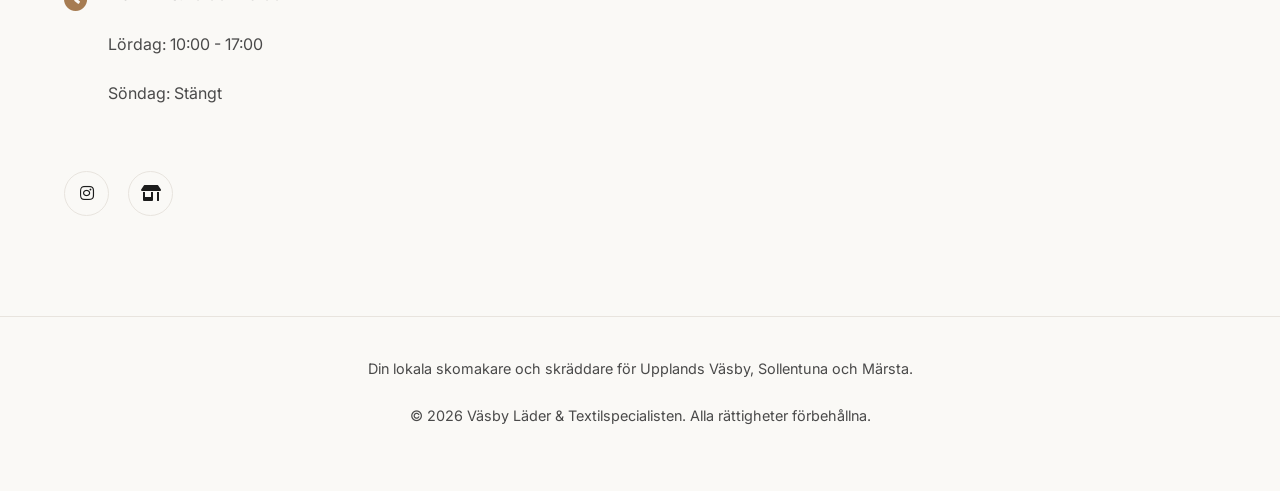
==== commit 1b748045: "v2" ====
--- a/index.html
+++ b/index.html
@@ -29,7 +29,7 @@
 			content="width=device-width, initial-scale=1, viewport-fit=cover"
 		/>
 
-		<!-- Structured Data for Local Business & Services -->
+		<!-- Structured Data -->
 		<script type="application/ld+json">
 		{
 		  "@context": "https://schema.org",
@@ -51,95 +51,7 @@
 			"@type": "GeoCoordinates",
 			"latitude": 59.518279,
 			"longitude": 17.9137272
-		  },
-		  "openingHoursSpecification": [
-			{
-			  "@type": "OpeningHoursSpecification",
-			  "dayOfWeek": ["Monday", "Tuesday", "Wednesday", "Thursday", "Friday"],
-			  "opens": "10:00",
-			  "closes": "19:00"
-			},
-			{
-			  "@type": "OpeningHoursSpecification",
-			  "dayOfWeek": "Saturday",
-			  "opens": "10:00",
-			  "closes": "17:00"
-			}
-		  ],
-		  "hasOfferCatalog": {
-			"@type": "OfferCatalog",
-			"name": "Hantverkstjänster",
-			"itemListElement": [
-			  {
-				"@type": "Offer",
-				"itemOffered": {
-				  "@type": "Service",
-				  "name": "Skoservice & Klackning",
-				  "description": "Professionell skoservice, klackning och sulning av skor i Upplands Väsby."
-				}
-			  },
-			  {
-				"@type": "Offer",
-				"itemOffered": {
-				  "@type": "Service",
-				  "name": "Skrädderi",
-				  "description": "Skrädderi och klädvård, uppläggning av byxor och byte av blixtlås."
-				}
-			  },
-			  {
-				"@type": "Offer",
-				"itemOffered": {
-				  "@type": "Service",
-				  "name": "Nyckelkopiering",
-				  "description": "Kopiering av husnycklar och bilnycklar med transponder."
-				}
-			  }
-			]
 		  }
-		}
-		</script>
-
-		<!-- FAQ Schema -->
-		<script type="application/ld+json">
-		{
-		  "@context": "https://schema.org",
-		  "@type": "FAQPage",
-		  "mainEntity": [
-			{
-			  "@type": "Question",
-			  "name": "Hur lång tid tar det att klacka om ett par skor?",
-			  "acceptedAnswer": {
-				"@type": "Answer",
-				"text": "Mindre arbeten som klackning kan ofta utföras snabbt, men vi rekommenderar att du lämnar in skorna för bästa resultat. Kom in till oss i Väsby Centrum för en exakt tidsuppskattning baserat på skicket."
-			  }
-			},
-			{
-			  "@type": "Question",
-			  "name": "Kan ni kopiera bilnycklar med startspärr?",
-			  "acceptedAnswer": {
-				"@type": {
-				  "@type": "Answer",
-				  "text": "Ja, vi är specialiserade på bilnycklar och kan kopiera samt programmera nycklar med transponder och startspärr till de flesta bilmärken direkt i butiken."
-				}
-			  }
-			},
-			{
-			  "@type": "Question",
-			  "name": "Utför ni även kemtvätt av mattor?",
-			  "acceptedAnswer": {
-				"@type": "Answer",
-				"text": "Ja, vi tar emot alla typer av mattor för professionell tvätt, inklusive persiska mattor, ryamattor och orientaliska mattor."
-			  }
-			},
-			{
-			  "@type": "Question",
-			  "name": "Var i Väsby Centrum ligger butiken?",
-			  "acceptedAnswer": {
-				"@type": "Answer",
-				"text": "Vi finns på Dragonvägen 86 i Upplands Väsby Centrum. Vi är lätta att hitta och har generösa öppettider för att passa din vardag."
-			  }
-			}
-		  ]
 		}
 		</script>
 
@@ -221,9 +133,6 @@
 			<!-- Hero -->
 			<section id="welcome" class="hero-section">
 				<div class="hero-content-wrapper">
-					<div class="hero-image">
-						<img src="assets/img/binding-black-close-up-436779-min.jpg" alt="Professionell skomakare i Upplands Väsby lagar läderskor och utför skoservice">
-					</div>
 					<div class="hero-text">
 						<span class="hero-subtitle">Hantverk sedan 1980</span>
 						<h1>Skomakare & Skrädderi i Upplands Väsby</h1>
@@ -232,6 +141,9 @@
 							<a href="#services" class="btn btn-primary">Se våra tjänster</a>
 							<a href="#contact" class="btn btn-outline">Kontakta oss</a>
 						</div>
+					</div>
+					<div class="hero-image">
+						<img src="assets/img/binding-black-close-up-436779-min.jpg" alt="Professionell skomakare i Upplands Väsby lagar läderskor och utför skoservice">
 					</div>
 				</div>
 			</section>
--- a/css/master.css
+++ b/css/master.css
@@ -13,6 +13,7 @@
     --transition: all 0.3s ease;
 }
 
+/* Base Styles */
 * {
     margin: 0;
     padding: 0;
@@ -90,20 +91,25 @@
     text-transform: uppercase;
     font-size: 0.9rem;
     letter-spacing: 1px;
+    border: 2px solid transparent; /* Added for consistent height */
+    text-align: center;
 }
 
 .btn-primary {
     background-color: var(--accent-leather);
     color: var(--white);
+    border-color: var(--accent-leather);
 }
 
 .btn-primary:hover {
     background-color: #8b6643;
+    border-color: #8b6643;
 }
 
 .btn-outline {
     border: 2px solid var(--accent-leather);
     color: var(--accent-leather);
+    background-color: transparent;
 }
 
 .btn-outline:hover {
@@ -111,7 +117,12 @@
     color: var(--white);
 }
 
-/* Header */
+/* Hero specific button sizing */
+.hero-actions .btn {
+    min-width: 200px;
+}
+
+/* --- THE EXACT ORIGINAL HEADER --- */
 #header {
     height: var(--header-height);
     display: flex;
@@ -162,7 +173,7 @@
     color: var(--accent-leather);
 }
 
-/* Hamburger */
+/* Mobile Menu Toggle */
 .mobile-menu-toggle {
     display: none;
     background: none;
@@ -194,7 +205,7 @@
     transform: translateY(-8px) rotate(-45deg);
 }
 
-/* Mobile Overlay */
+/* Mobile Overlay Navigation */
 .mobile-overlay {
     position: fixed;
     top: 0;
@@ -230,62 +241,60 @@
     color: var(--text-primary);
 }
 
-/* Hero Section */
+/* --- HERITAGE HERO OVERRIDE --- */
 .hero-section {
     padding-top: var(--header-height);
-    min-height: 50vh; /* Sänkt min-höjd till 50vh */
-    max-height: 600px;
-    display: flex;
-    align-items: stretch;
-    background-color: #f1efeb;
-    overflow: hidden;
+    min-height: 85vh;
+    display: flex;
+    align-items: center;
+    background-color: #F4F1EA;
+    background-image: url("https://www.transparenttextures.com/patterns/cream-paper.png");
+    border-bottom: 1px solid var(--grey-light);
 }
 
 .hero-content-wrapper {
     display: flex;
-    flex-direction: row-reverse;
-    align-items: stretch; /* Bilden och texten fyller hela höjden */
-    width: 100%;
-    max-width: 1440px;
+    align-items: center;
+    gap: 60px;
+    width: 100%;
+    max-width: 1200px;
     margin: 0 auto;
 }
 
 .hero-image {
-    flex: 1;
-    height: 100%;
-    position: relative;
-    overflow: hidden;
+    flex: 1.2;
+    height: 65vh;
+    padding: 15px;
+    background: var(--white);
+    box-shadow: 0 25px 50px rgba(0,0,0,0.12);
+    transform: rotate(2deg);
 }
 
 .hero-image img {
     width: 100%;
     height: 100%;
     object-fit: cover;
-    display: block; /* Tar bort eventuellt gap under bilden */
-    animation: kenburns 20s infinite alternate ease-in-out;
+    display: block;
 }
 
 .hero-text {
     flex: 1;
-    padding: 60px 5%;
-    display: flex;
-    flex-direction: column;
-    justify-content: center; /* Centrerar texten vertikalt inuti den fulla höjden */
 }
 
 .hero-subtitle {
     display: block;
-    text-transform: uppercase;
-    letter-spacing: 3px;
+    font-family: var(--font-heading);
+    font-style: italic;
     color: var(--accent-leather);
-    font-weight: 600;
+    font-size: 1.4rem;
     margin-bottom: 1rem;
 }
 
-.hero-actions {
-    display: flex;
-    gap: 15px;
-    margin-top: 2rem;
+.hero-section h1 {
+    font-size: 4.5rem;
+    font-style: italic;
+    line-height: 1.1;
+    margin-bottom: 2rem;
 }
 
 /* Sections */
@@ -379,7 +388,7 @@
 
 /* Video Section */
 .video-section {
-    background-color: #2D2621; /* Varm, mörk läderbrun */
+    background-color: #2D2621;
     color: var(--white);
 }
 
@@ -399,7 +408,7 @@
 
 .video-container {
     position: relative;
-    padding-bottom: 56.25%; /* 16:9 */
+    padding-bottom: 56.25%;
     height: 0;
     overflow: hidden;
     border-radius: 8px;
@@ -515,7 +524,7 @@
     .mobile-menu-toggle { display: flex; }
     .hero-content-wrapper { flex-direction: column-reverse; }
     .hero-section { min-height: auto; padding-top: 100px; }
-    .hero-image { height: 350px; width: 100%; }
+    .hero-image { height: 350px; width: 100%; transform: none; }
     .hero-text { padding: 40px 5%; text-align: center; }
     .hero-actions { justify-content: center; }
 }
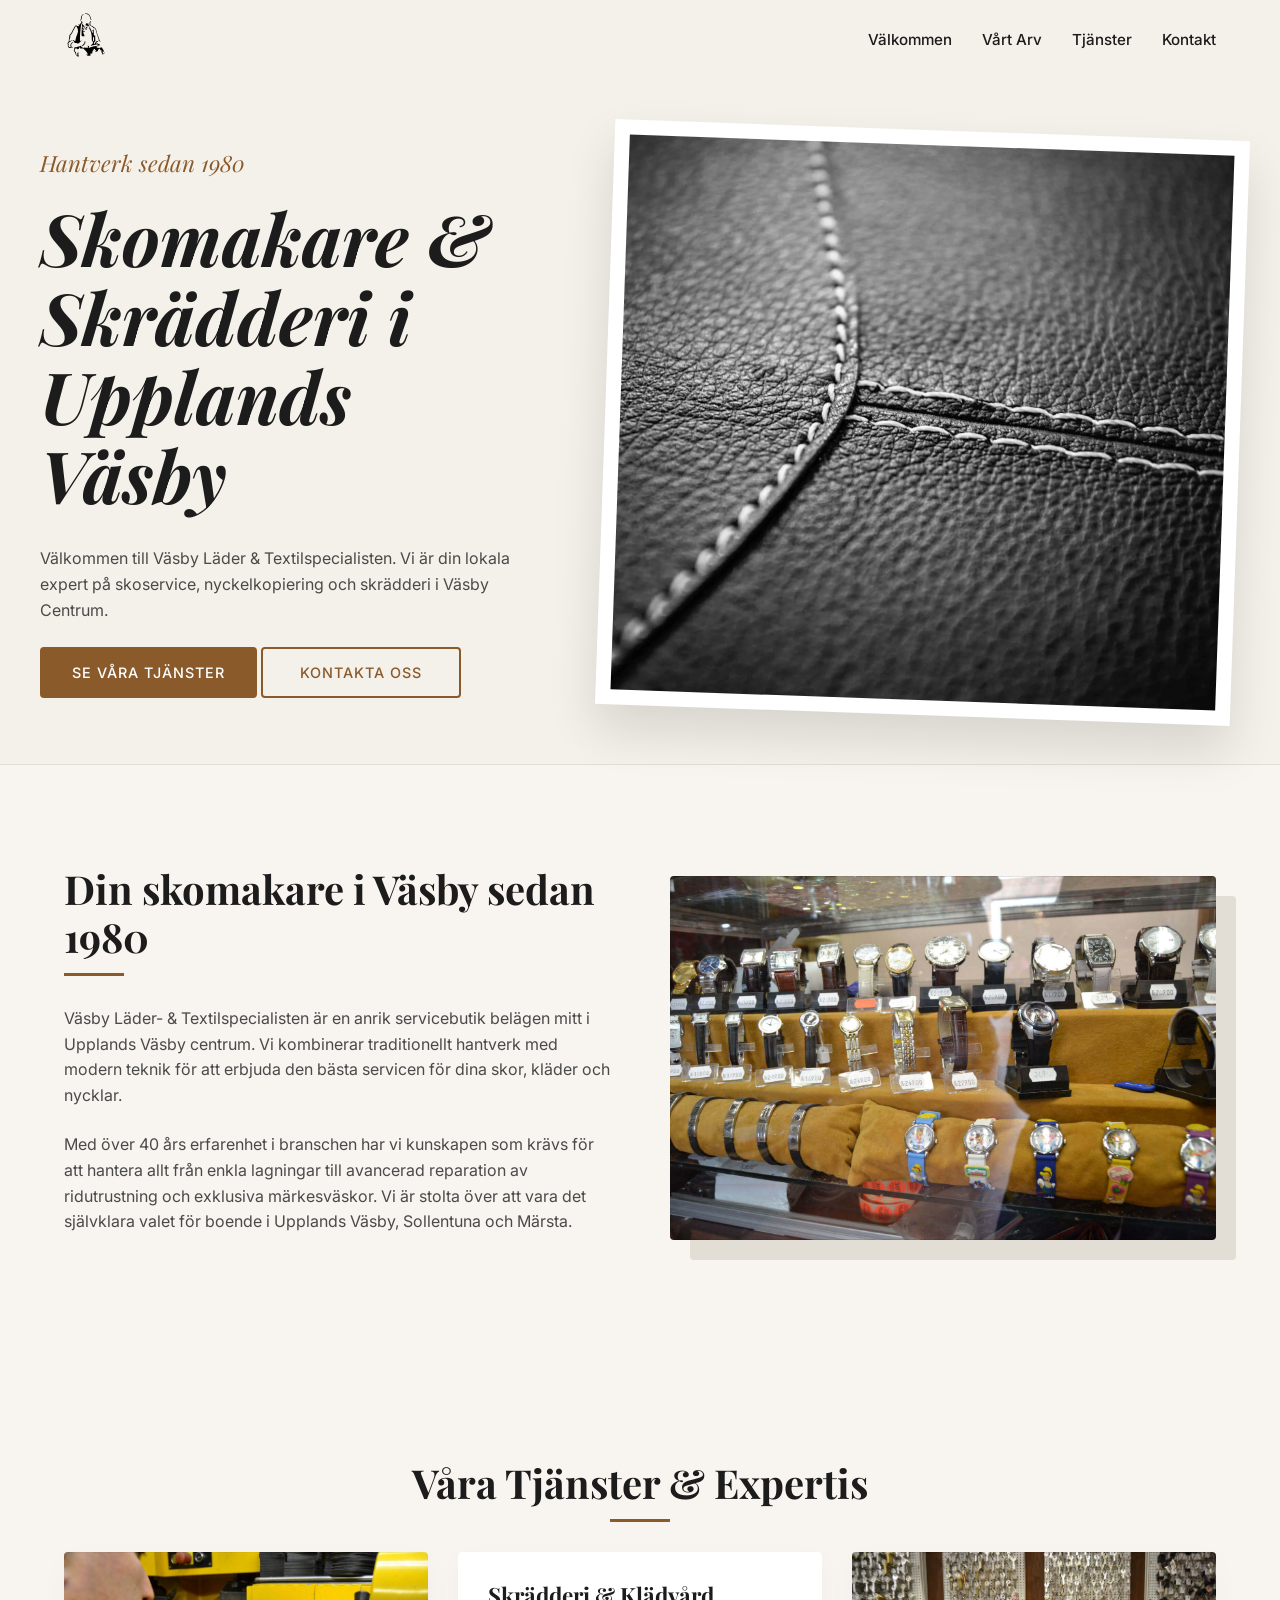
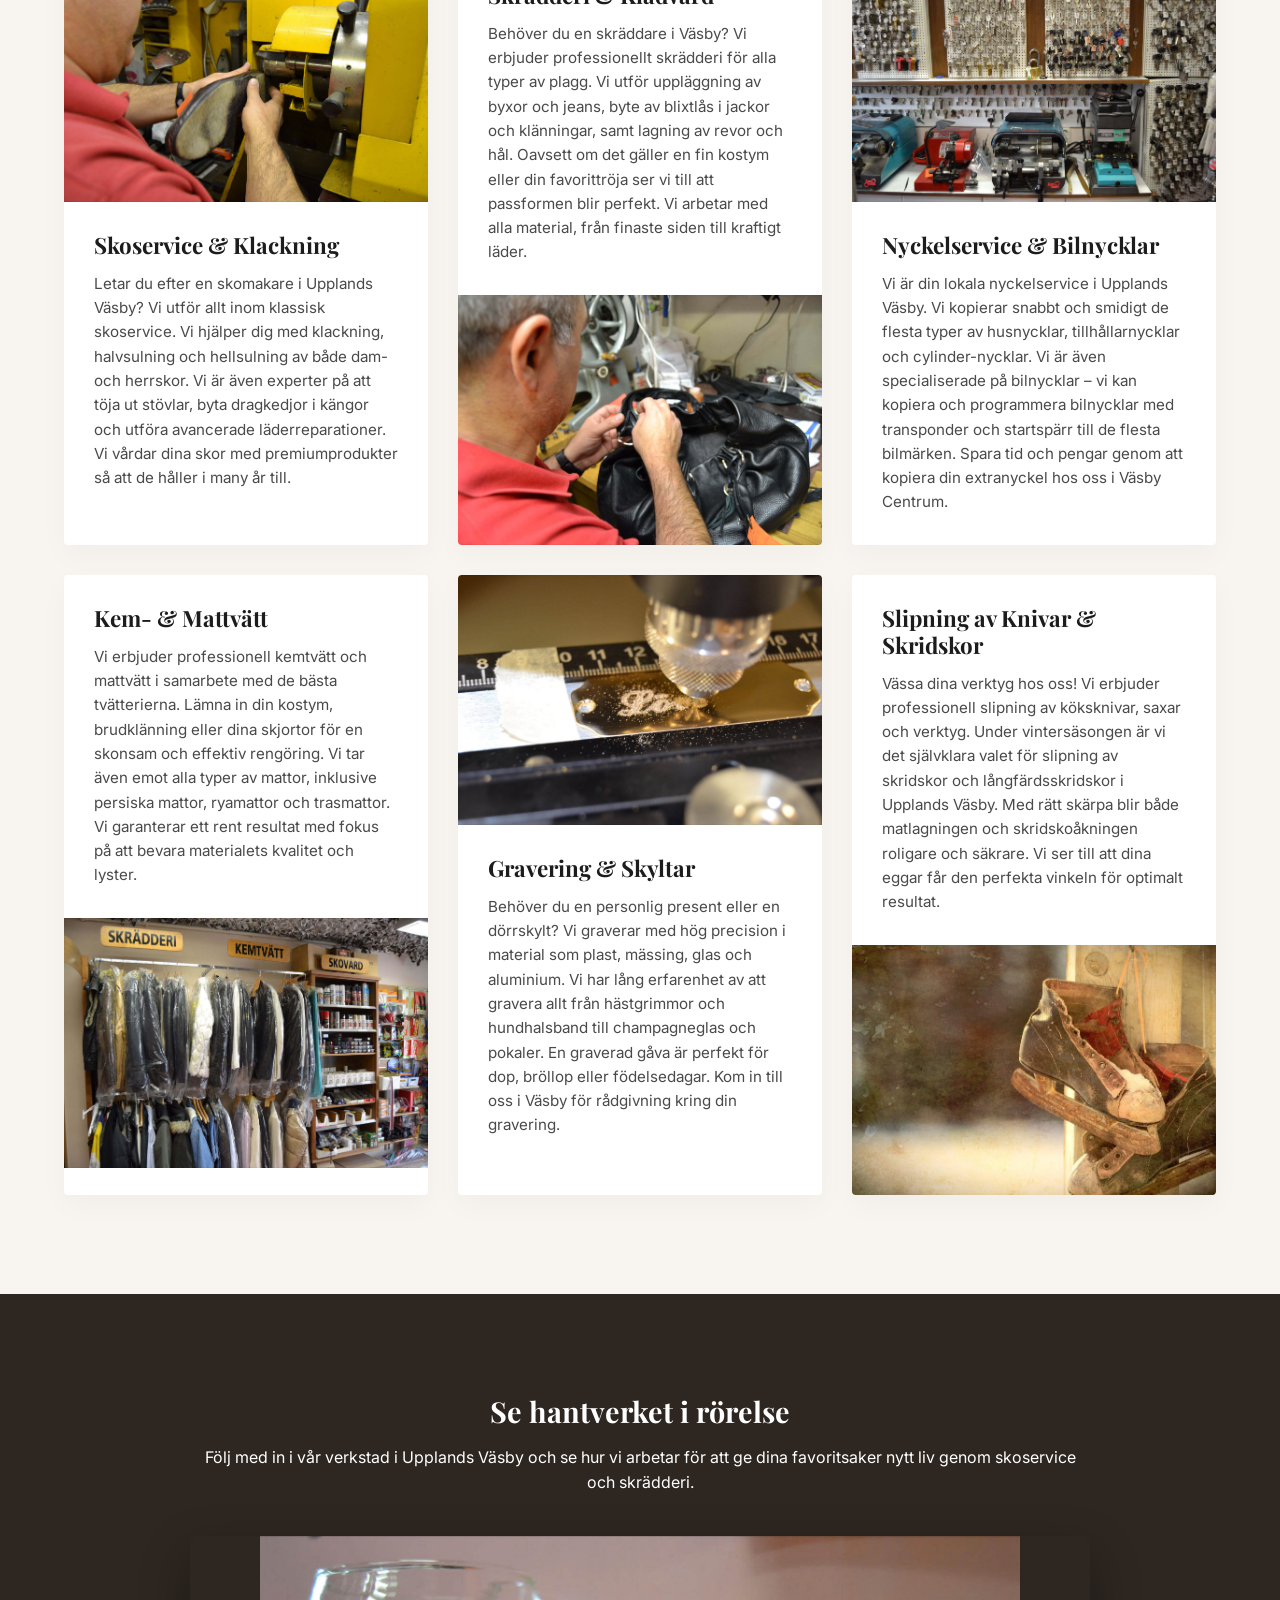
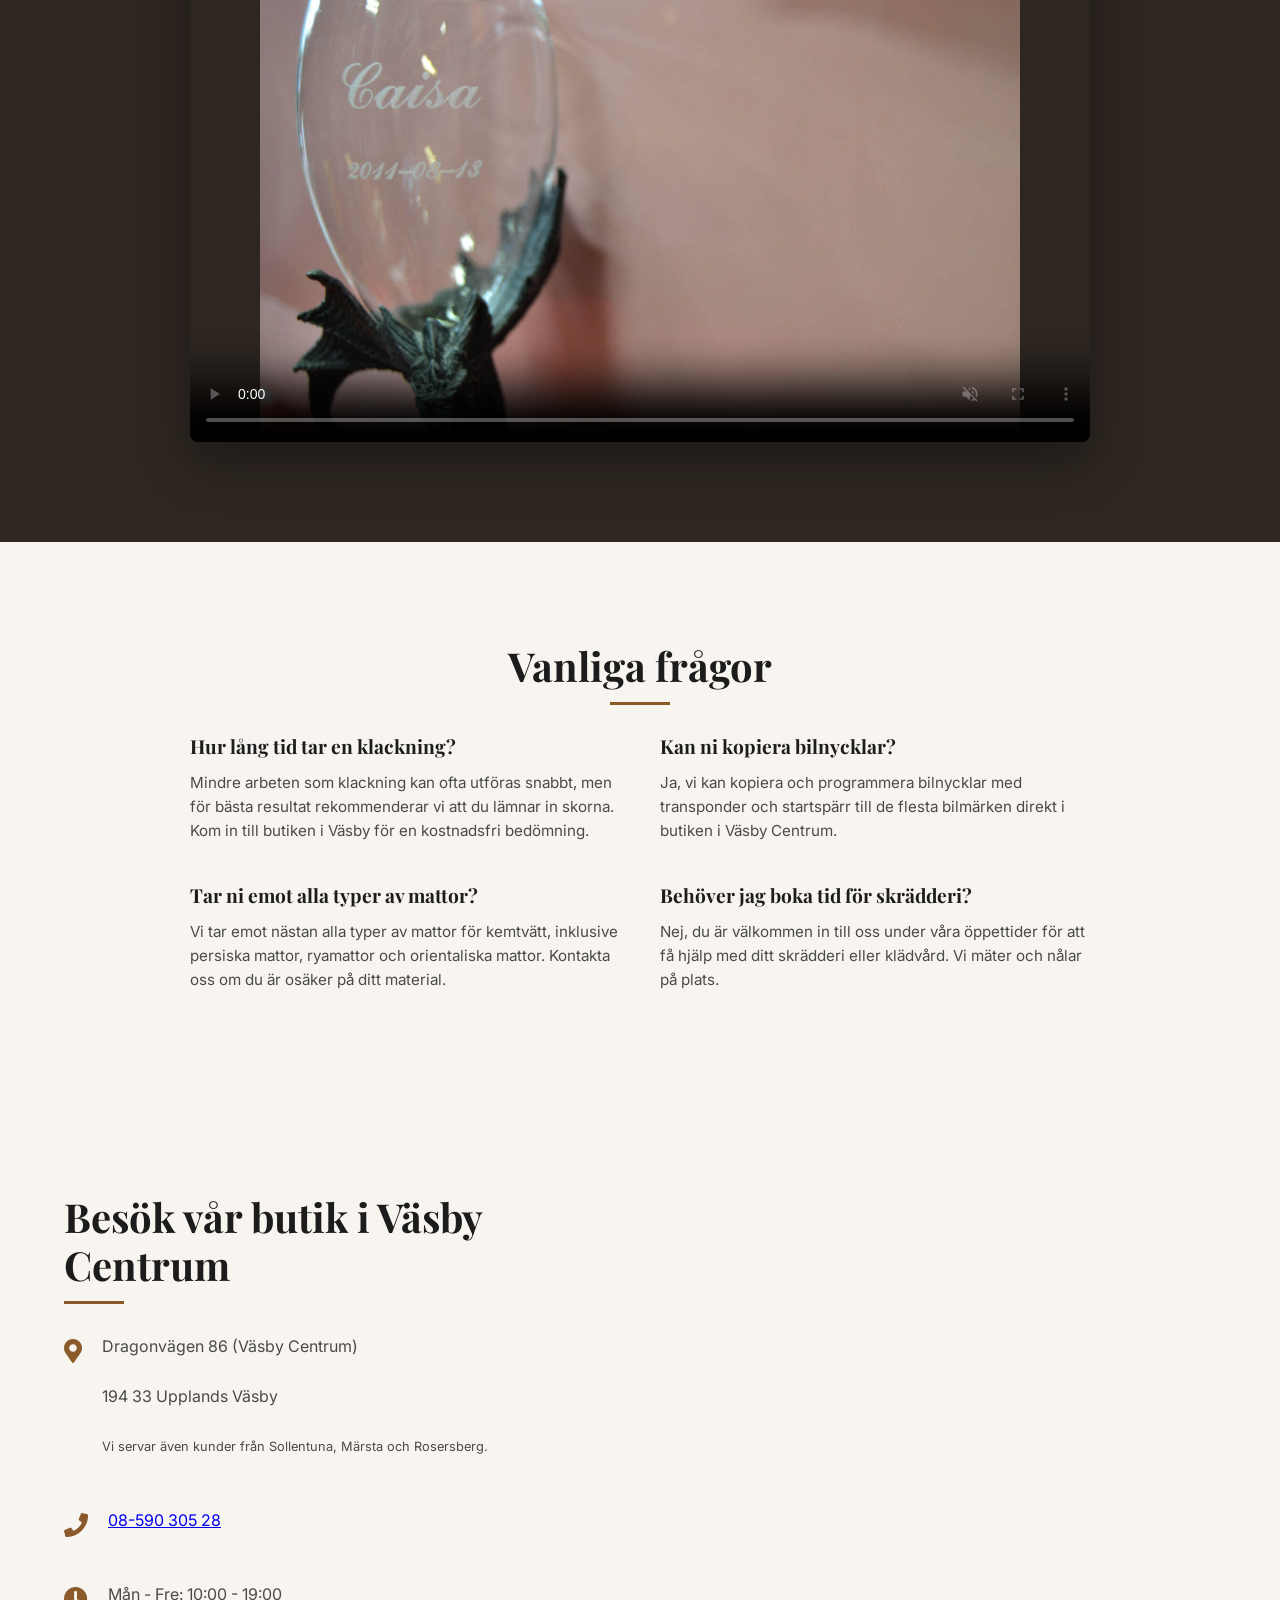
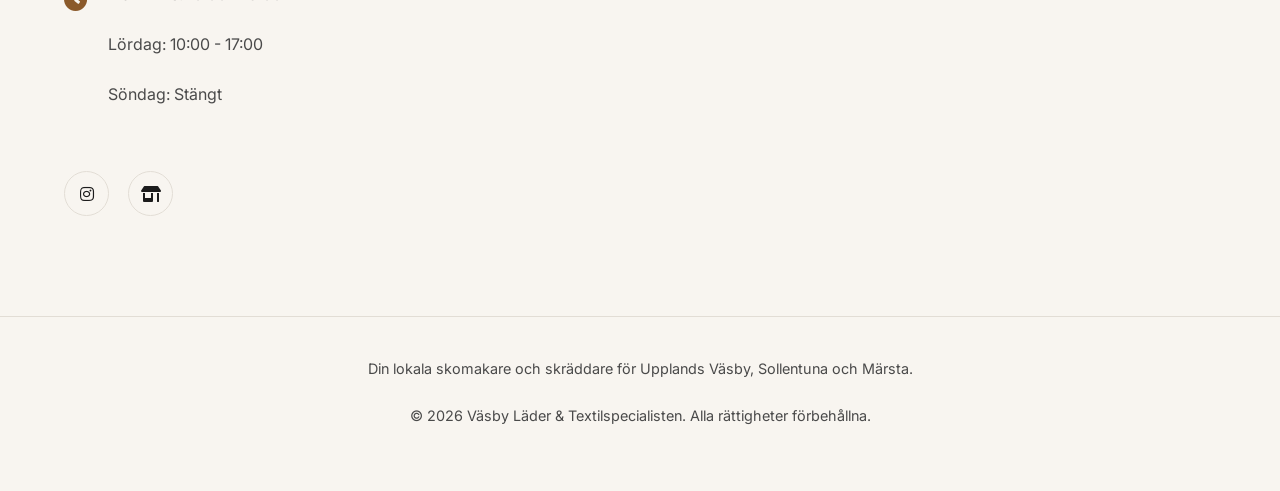
==== commit 75de2fdc: "v2" ====
--- a/index.html
+++ b/index.html
@@ -152,12 +152,12 @@
 			<section id="heritage" class="section heritage-section">
 				<div class="container">
 					<div class="heritage-grid">
-						<div class="heritage-text">
+						<div class="heritage-text reveal-left">
 							<h2 class="section-title">Din skomakare i Väsby sedan 1980</h2>
 							<p>Väsby Läder- & Textilspecialisten är en anrik servicebutik belägen mitt i Upplands Väsby centrum. Vi kombinerar traditionellt hantverk med modern teknik för att erbjuda den bästa servicen för dina skor, kläder och nycklar.</p>
 							<p>Med över 40 års erfarenhet i branschen har vi kunskapen som krävs för att hantera allt från enkla lagningar till avancerad reparation av ridutrustning och exklusiva märkesväskor. Vi är stolta över att vara det självklara valet för boende i Upplands Väsby, Sollentuna och Märsta.</p>
 						</div>
-						<div class="heritage-visual">
+						<div class="heritage-visual reveal-right">
 							<img src="assets/img/6.jpg" alt="Väsby Läder hantverkslokal för skoservice och skrädderi" loading="lazy">
 						</div>
 					</div>
@@ -165,22 +165,22 @@
 			</section>
 
 			<!-- Tjänster -->
-			<section id="services" class="section services-section">
+			<section id="services" class="section services-section reveal">
 				<div class="container">
 					<h2 class="section-title centered">Våra Tjänster & Expertis</h2>
 					<div class="services-grid">
 						<!-- Skoservice -->
-						<div class="service-card">
+						<div class="service-card reveal">
 							<div class="service-image">
 								<img src="assets/img/skoservice.jpg" alt="Professionell skoservice och klackning av skor i Upplands Väsby" loading="lazy">
 							</div>
 							<div class="service-info">
 								<h3>Skoservice & Klackning</h3>
-								<p>Letar du efter en skomakare i Upplands Väsby? Vi utför allt inom klassisk skoservice. Vi hjälper dig med klackning, halvsulning och hellsulning av både dam- och herrskor. Vi är även experter på att töja ut stövlar, byta dragkedjor i kängor och utföra avancerade läderreparationer. Vi vårdar dina skor med premiumprodukter så att de håller i många år till.</p>
+								<p>Letar du efter en skomakare i Upplands Väsby? Vi utför allt inom klassisk skoservice. Vi hjälper dig med klackning, halvsulning och hellsulning av både dam- och herrskor. Vi är även experter på att töja ut stövlar, byta dragkedjor i kängor och utföra avancerade läderreparationer. Vi vårdar dina skor med premiumprodukter så att de håller i many år till.</p>
 							</div>
 						</div>
 						<!-- Skrädderi -->
-						<div class="service-card">
+						<div class="service-card reveal">
 							<div class="service-info">
 								<h3>Skrädderi & Klädvård</h3>
 								<p>Behöver du en skräddare i Väsby? Vi erbjuder professionellt skrädderi för alla typer av plagg. Vi utför uppläggning av byxor och jeans, byte av blixtlås i jackor och klänningar, samt lagning av revor och hål. Oavsett om det gäller en fin kostym eller din favorittröja ser vi till att passformen blir perfekt. Vi arbetar med alla material, från finaste siden till kraftigt läder.</p>
@@ -190,7 +190,7 @@
 							</div>
 						</div>
 						<!-- Nycklar -->
-						<div class="service-card">
+						<div class="service-card reveal">
 							<div class="service-image">
 								<img src="assets/img/kopiering.jpg" alt="Nyckelkopiering och bilnycklar i Upplands Väsby" loading="lazy">
 							</div>
@@ -200,7 +200,7 @@
 							</div>
 						</div>
 						<!-- Kemtvätt -->
-						<div class="service-card">
+						<div class="service-card reveal">
 							<div class="service-info">
 								<h3>Kem- & Mattvätt</h3>
 								<p>Vi erbjuder professionell kemtvätt och mattvätt i samarbete med de bästa tvätterierna. Lämna in din kostym, brudklänning eller dina skjortor för en skonsam och effektiv rengöring. Vi tar även emot alla typer av mattor, inklusive persiska mattor, ryamattor och trasmattor. Vi garanterar ett rent resultat med fokus på att bevara materialets kvalitet och lyster.</p>
@@ -210,7 +210,7 @@
 							</div>
 						</div>
 						<!-- Gravering -->
-						<div class="service-card">
+						<div class="service-card reveal">
 							<div class="service-image">
 								<img src="assets/img/gravering.jpg" alt="Gravering på skyltar och presenter i Väsby" loading="lazy">
 							</div>
@@ -220,7 +220,7 @@
 							</div>
 						</div>
 						<!-- Slipning -->
-						<div class="service-card">
+						<div class="service-card reveal">
 							<div class="service-info">
 								<h3>Slipning av Knivar & Skridskor</h3>
 								<p>Vässa dina verktyg hos oss! Vi erbjuder professionell slipning av köksknivar, saxar och verktyg. Under vintersäsongen är vi det självklara valet för slipning av skridskor och långfärdsskridskor i Upplands Väsby. Med rätt skärpa blir både matlagningen och skridskoåkningen roligare och säkrare. Vi ser till att dina eggar får den perfekta vinkeln för optimalt resultat.</p>
@@ -234,14 +234,14 @@
 			</section>
 
 			<!-- Video -->
-			<section class="section video-section">
+			<section class="section video-section reveal">
 				<div class="container">
 					<div class="video-wrapper">
-						<div class="video-text">
+						<div class="video-text reveal">
 							<h3>Se hantverket i rörelse</h3>
 							<p>Följ med in i vår verkstad i Upplands Väsby och se hur vi arbetar för att ge dina favoritsaker nytt liv genom skoservice och skrädderi.</p>
 						</div>
-						<div class="video-container">
+						<div class="video-container reveal">
 							<video loop muted playsinline controls poster="assets/img/5.jpg">
 								<source src="assets/video/vasby-lader.mp4" type="video/mp4" />
 							</video>
@@ -251,23 +251,23 @@
 			</section>
 
 			<!-- FAQ -->
-			<section class="section faq-section">
+			<section class="section faq-section reveal">
 				<div class="container">
 					<h2 class="section-title centered">Vanliga frågor</h2>
 					<div class="faq-grid">
-						<div class="faq-item">
+						<div class="faq-item reveal">
 							<h3>Hur lång tid tar en klackning?</h3>
 							<p>Mindre arbeten som klackning kan ofta utföras snabbt, men för bästa resultat rekommenderar vi att du lämnar in skorna. Kom in till butiken i Väsby för en kostnadsfri bedömning.</p>
 						</div>
-						<div class="faq-item">
+						<div class="faq-item reveal">
 							<h3>Kan ni kopiera bilnycklar?</h3>
 							<p>Ja, vi kan kopiera och programmera bilnycklar med transponder och startspärr till de flesta bilmärken direkt i butiken i Väsby Centrum.</p>
 						</div>
-						<div class="faq-item">
+						<div class="faq-item reveal">
 							<h3>Tar ni emot alla typer av mattor?</h3>
 							<p>Vi tar emot nästan alla typer av mattor för kemtvätt, inklusive persiska mattor, ryamattor och orientaliska mattor. Kontakta oss om du är osäker på ditt material.</p>
 						</div>
-						<div class="faq-item">
+						<div class="faq-item reveal">
 							<h3>Behöver jag boka tid för skrädderi?</h3>
 							<p>Nej, du är välkommen in till oss under våra öppettider för att få hjälp med ditt skrädderi eller klädvård. Vi mäter och nålar på plats.</p>
 						</div>
@@ -276,7 +276,7 @@
 			</section>
 
 			<!-- Kontakt -->
-			<section id="contact" class="section contact-section">
+			<section id="contact" class="section contact-section reveal">
 				<div class="container">
 					<div class="contact-grid">
 						<div class="contact-info">
--- a/css/master.css
+++ b/css/master.css
@@ -1,11 +1,11 @@
 :root {
-    --bg-color: #FAF9F6;
+    --bg-color: #F8F5F0; /* En gnutta varmare havre/papper än originalet #FAF9F6 */
     --text-primary: #1C1C1C;
     --text-secondary: #4A4A4A;
-    --accent-leather: #A67C52;
+    --accent-leather: #8B5A2B; /* En djupare, fylligare läderbrun än originalet #A67C52 */
     --accent-gold: #C29B6D;
     --white: #FFFFFF;
-    --grey-light: #E8E4DE;
+    --grey-light: #E2DDD5; /* Justerad för att matcha den varmare bakgrunden */
     --header-height: 80px;
     --container-max-width: 1200px;
     --font-heading: 'Playfair Display', serif;
@@ -297,6 +297,45 @@
     margin-bottom: 2rem;
 }
 
+/* --- ADVANCED ANIMATIONS --- */
+.reveal {
+    opacity: 0;
+    transform: translateY(40px);
+    transition: opacity 1s cubic-bezier(0.215, 0.61, 0.355, 1), 
+                transform 1s cubic-bezier(0.215, 0.61, 0.355, 1);
+    will-change: transform, opacity;
+}
+
+.reveal-left {
+    opacity: 0;
+    transform: translateX(-40px);
+    transition: opacity 1.2s cubic-bezier(0.215, 0.61, 0.355, 1), 
+                transform 1.2s cubic-bezier(0.215, 0.61, 0.355, 1);
+}
+
+.reveal-right {
+    opacity: 0;
+    transform: translateX(40px);
+    transition: opacity 1.2s cubic-bezier(0.215, 0.61, 0.355, 1), 
+                transform 1.2s cubic-bezier(0.215, 0.61, 0.355, 1);
+}
+
+.reveal.active,
+.reveal-left.active,
+.reveal-right.active {
+    opacity: 1;
+    transform: translate(0);
+}
+
+/* Staggered delays for grids */
+.services-grid .service-card:nth-child(2) { transition-delay: 0.2s; }
+.services-grid .service-card:nth-child(3) { transition-delay: 0.4s; }
+.services-grid .service-card:nth-child(4) { transition-delay: 0.1s; }
+.services-grid .service-card:nth-child(5) { transition-delay: 0.3s; }
+.services-grid .service-card:nth-child(6) { transition-delay: 0.5s; }
+
+.faq-grid .faq-item:nth-child(even) { transition-delay: 0.2s; }
+
 /* Sections */
 .section {
     padding: 100px 0;
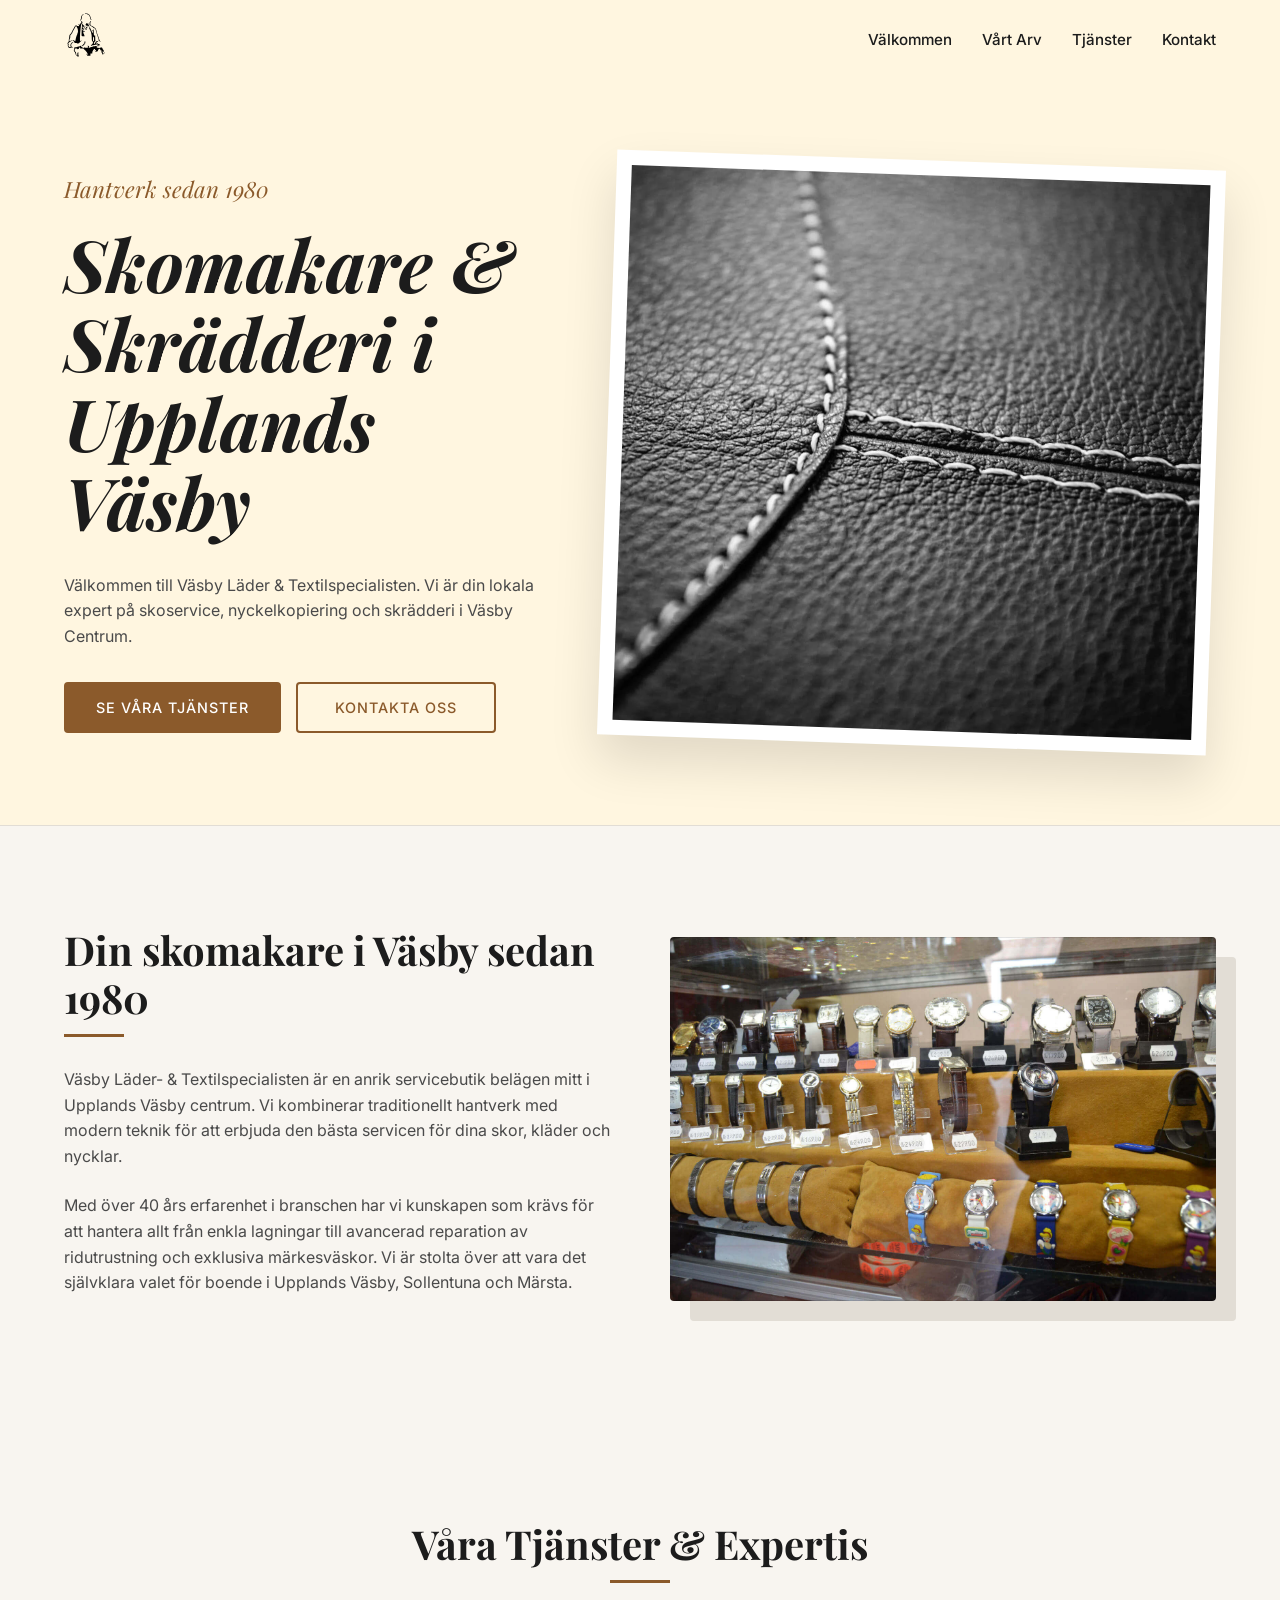
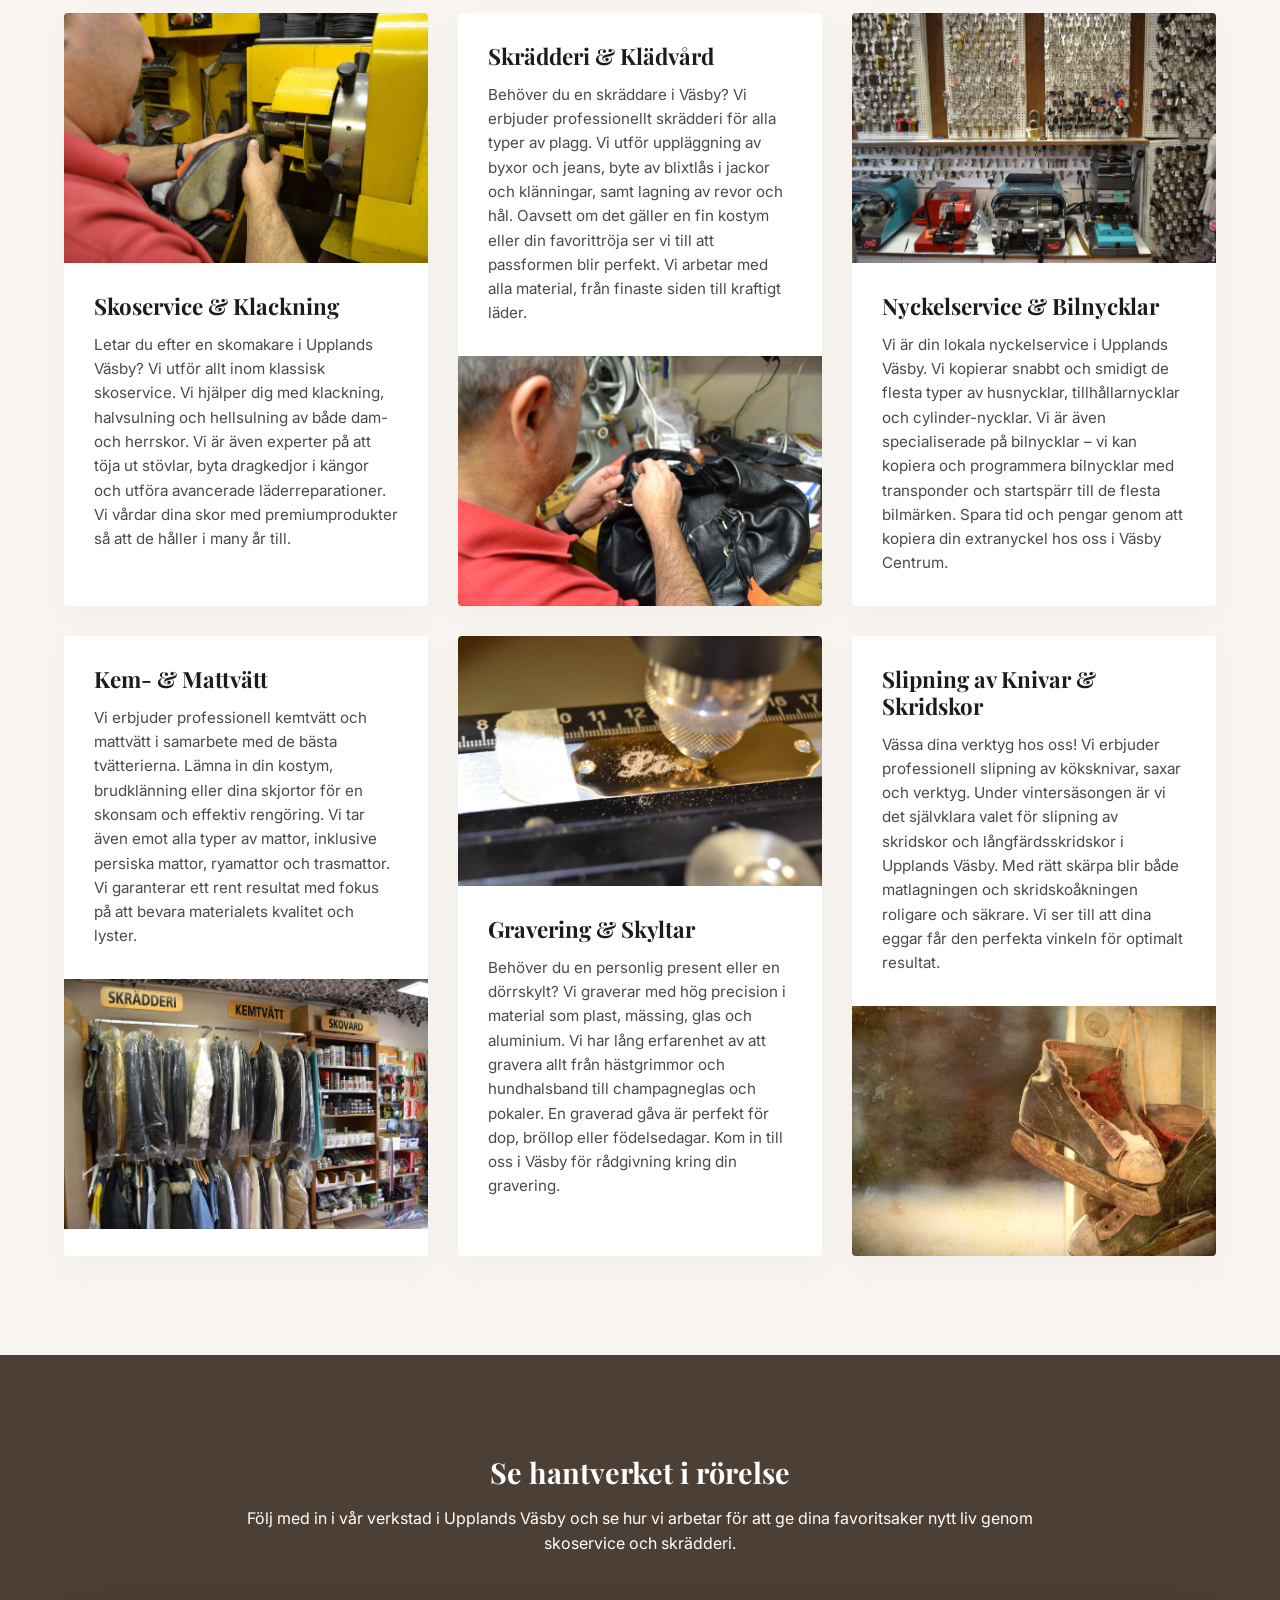
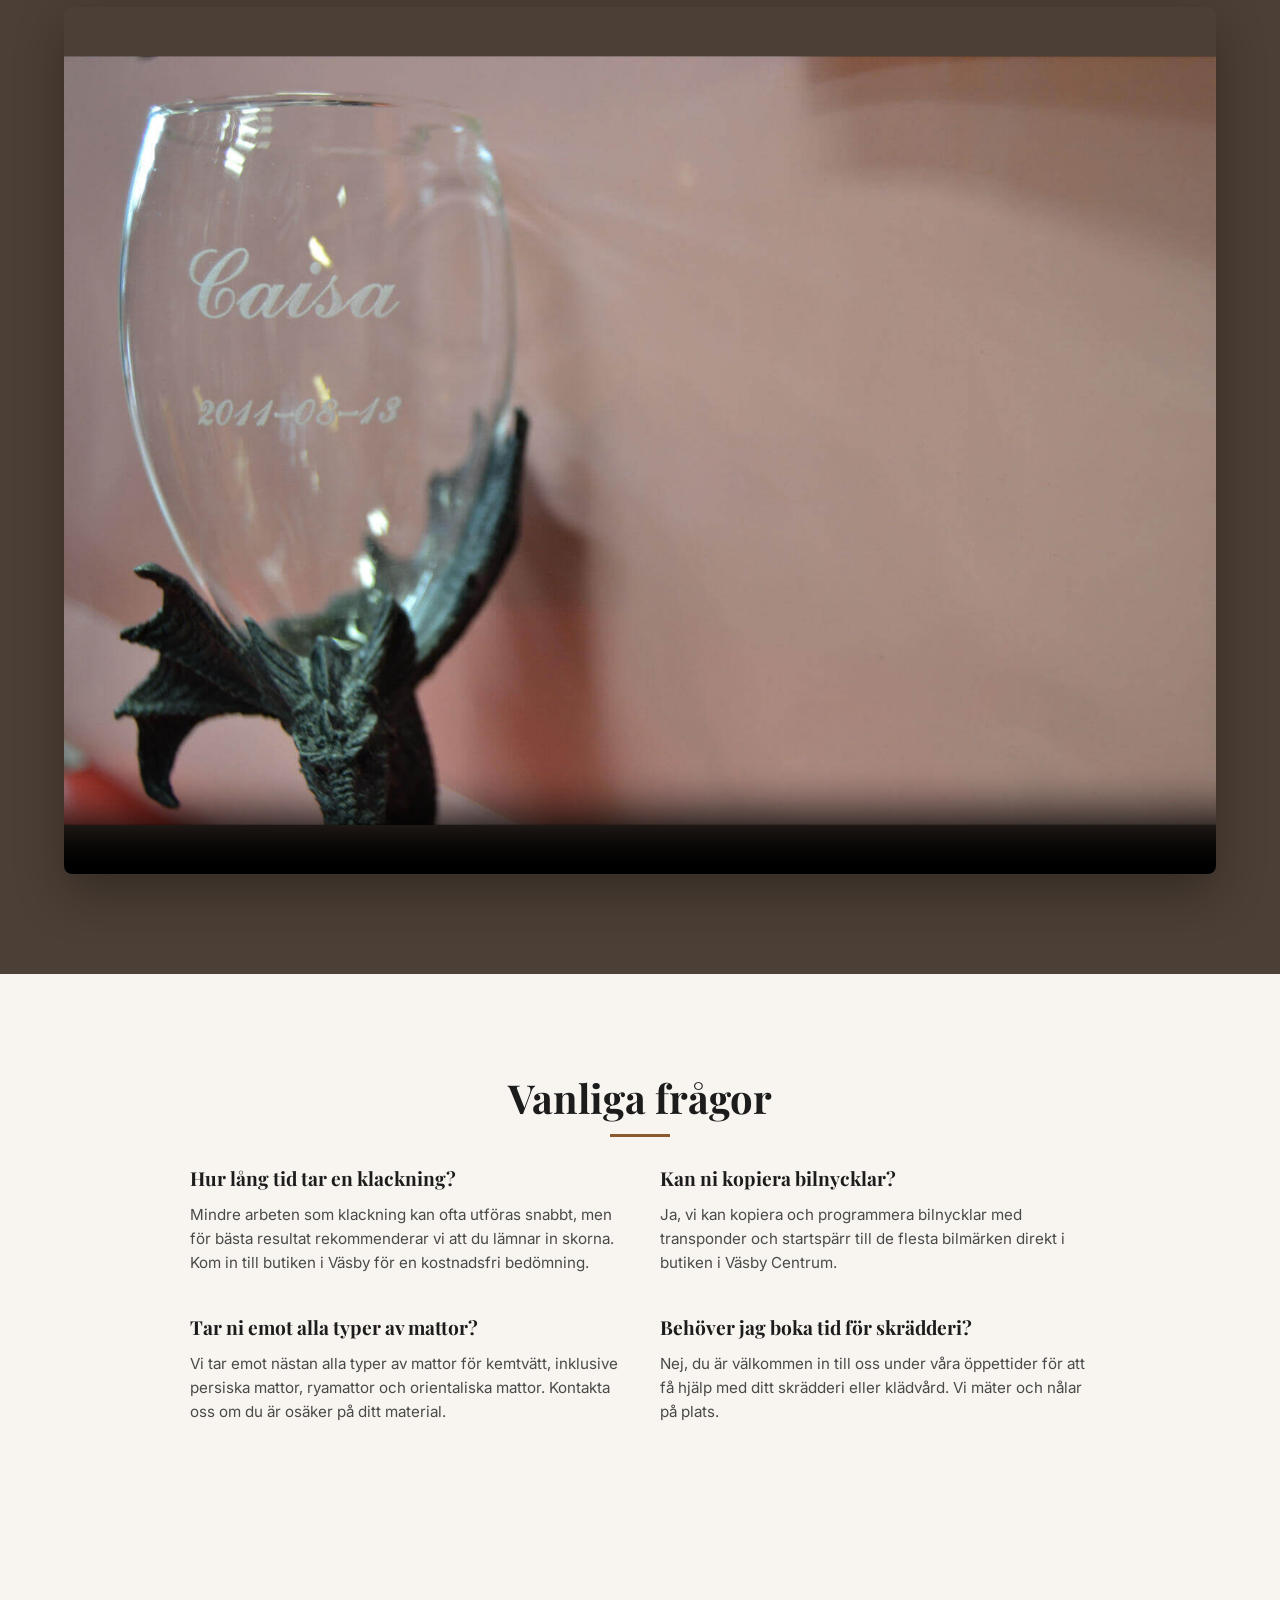
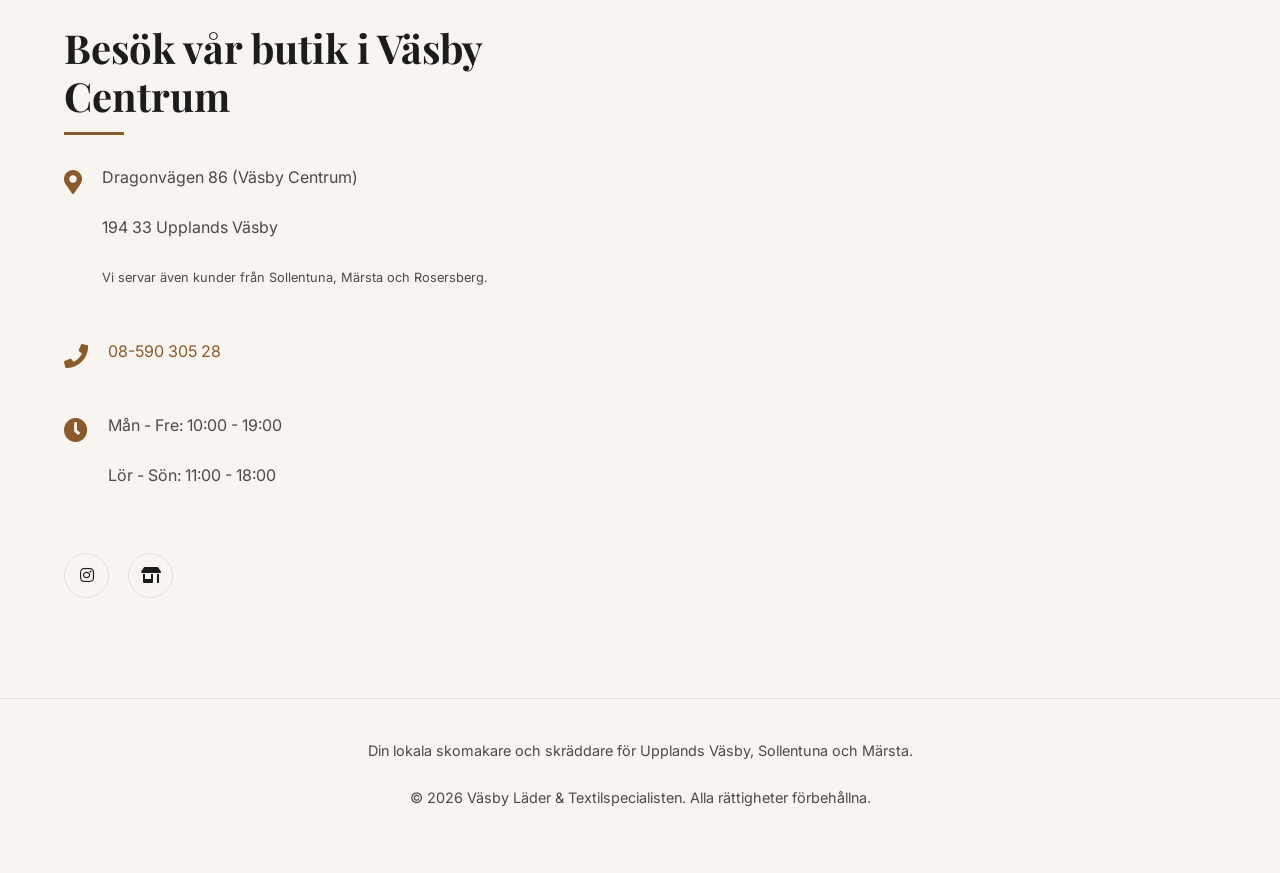
==== commit e7a8bbca: "v2" ====
--- a/index.html
+++ b/index.html
@@ -22,14 +22,22 @@
 		<title>Väsby Läder & Textilspecialisten | Skomakare & Skrädderi i Upplands Väsby</title>
 		<meta
 			name="description"
-			content="Din lokala skomakare, skräddare och kemtvätt i Upplands Väsby centrum. Vi utför skoservice, nyckelkopiering, gravering och slipning med hantverksmässig kvalitet sedan 1980."
+			content="Din lokala skomakare, skräddare och kemtvätt i Upplands Väsby centrum. Professionell skoservice, nyckelkopiering och skrädderi med kvalitet sedan 1980."
 		/>
 		<meta
 			name="viewport"
 			content="width=device-width, initial-scale=1, viewport-fit=cover"
 		/>
-
-		<!-- Structured Data -->
+		<link rel="canonical" href="https://vltspecialisten.se/" />
+
+		<!-- Open Graph / Social Media -->
+		<meta property="og:type" content="website" />
+		<meta property="og:url" content="https://vltspecialisten.se/" />
+		<meta property="og:title" content="Väsby Läder & Textilspecialisten | Skomakare & Skrädderi" />
+		<meta property="og:description" content="Din expert på skoservice, skrädderi och nyckelkopiering i Väsby Centrum sedan 1980." />
+		<meta property="og:image" content="https://vltspecialisten.se/assets/img/HEM.jpg" />
+
+		<!-- Structured Data (LocalBusiness & FAQ) -->
 		<script type="application/ld+json">
 		{
 		  "@context": "https://schema.org",
@@ -51,6 +59,38 @@
 			"@type": "GeoCoordinates",
 			"latitude": 59.518279,
 			"longitude": 17.9137272
+		  },
+		  "openingHoursSpecification": [
+			{
+			  "@type": "OpeningHoursSpecification",
+			  "dayOfWeek": ["Monday", "Tuesday", "Wednesday", "Thursday", "Friday"],
+			  "opens": "10:00",
+			  "closes": "19:00"
+			},
+			{
+			  "@type": "OpeningHoursSpecification",
+			  "dayOfWeek": ["Saturday", "Sunday"],
+			  "opens": "11:00",
+			  "closes": "18:00"
+			}
+		  ],
+		  "hasOfferCatalog": {
+			"@type": "OfferCatalog",
+			"name": "Tjänster",
+			"itemListElement": [
+			  {
+				"@type": "Offer",
+				"itemOffered": { "@type": "Service", "name": "Skoservice & Klackning" }
+			  },
+			  {
+				"@type": "Offer",
+				"itemOffered": { "@type": "Service", "name": "Skrädderi & Klädvård" }
+			  },
+			  {
+				"@type": "Offer",
+				"itemOffered": { "@type": "Service", "name": "Nyckelservice & Bilnycklar" }
+			  }
+			]
 		  }
 		}
 		</script>
@@ -58,10 +98,13 @@
 		<link rel="manifest" href="site.webmanifest" />
 		<link rel="apple-touch-icon" href="icon.png" />
 		
-		<!-- Fonts -->
+		<!-- Fonts & Performance -->
 		<link rel="preconnect" href="https://fonts.googleapis.com">
 		<link rel="preconnect" href="https://fonts.gstatic.com" crossorigin>
-		<link href="https://fonts.googleapis.com/css2?family=Inter:wght@300;400;500;600&family=Playfair+Display:ital,wght@0,400;0,700;1,400&display=swap" rel="stylesheet">
+		<link href="https://fonts.googleapis.com/css2?family=Inter:wght@300;400;500;600&family=Playfair+Display:ital,wght@0,400;0,700;1,400&display=swap" rel="stylesheet" media="print" onload="this.media='all'">
+		<noscript>
+			<link href="https://fonts.googleapis.com/css2?family=Inter:wght@300;400;500;600&family=Playfair+Display:ital,wght@0,400;0,700;1,400&display=swap" rel="stylesheet">
+		</noscript>
 		
 		<link
 			rel="stylesheet"
@@ -77,6 +120,8 @@
 	</head>
 
 	<body>
+		<a href="#main-content" class="skip-link">Hoppa till innehåll</a>
+
 		<!-- Google Tag Manager (noscript) -->
 		<noscript
 			><iframe
@@ -129,7 +174,7 @@
 			</nav>
 		</div>
 
-		<main class="main-container">
+		<main id="main-content" class="main-container">
 			<!-- Hero -->
 			<section id="welcome" class="hero-section">
 				<div class="hero-content-wrapper">
@@ -143,7 +188,7 @@
 						</div>
 					</div>
 					<div class="hero-image">
-						<img src="assets/img/binding-black-close-up-436779-min.jpg" alt="Professionell skomakare i Upplands Väsby lagar läderskor och utför skoservice">
+						<img src="assets/img/binding-black-close-up-436779-min.jpg" width="600" height="800" alt="Professionell skomakare i Upplands Väsby lagar läderskor och utför skoservice">
 					</div>
 				</div>
 			</section>
@@ -172,7 +217,7 @@
 						<!-- Skoservice -->
 						<div class="service-card reveal">
 							<div class="service-image">
-								<img src="assets/img/skoservice.jpg" alt="Professionell skoservice och klackning av skor i Upplands Väsby" loading="lazy">
+								<img src="assets/img/skoservice.jpg" width="400" height="300" alt="Professionell skoservice och klackning av skor i Upplands Väsby" loading="lazy">
 							</div>
 							<div class="service-info">
 								<h3>Skoservice & Klackning</h3>
@@ -186,13 +231,13 @@
 								<p>Behöver du en skräddare i Väsby? Vi erbjuder professionellt skrädderi för alla typer av plagg. Vi utför uppläggning av byxor och jeans, byte av blixtlås i jackor och klänningar, samt lagning av revor och hål. Oavsett om det gäller en fin kostym eller din favorittröja ser vi till att passformen blir perfekt. Vi arbetar med alla material, från finaste siden till kraftigt läder.</p>
 							</div>
 							<div class="service-image">
-								<img src="assets/img/skradderi.jpg" alt="Skrädderi och klädvård i Väsby Centrum för boende i Märsta och Sollentuna" loading="lazy">
+								<img src="assets/img/skradderi.jpg" width="400" height="300" alt="Skrädderi och klädvård i Väsby Centrum för boende i Märsta och Sollentuna" loading="lazy">
 							</div>
 						</div>
 						<!-- Nycklar -->
 						<div class="service-card reveal">
 							<div class="service-image">
-								<img src="assets/img/kopiering.jpg" alt="Nyckelkopiering och bilnycklar i Upplands Väsby" loading="lazy">
+								<img src="assets/img/kopiering.jpg" width="400" height="300" alt="Nyckelkopiering och bilnycklar i Upplands Väsby" loading="lazy">
 							</div>
 							<div class="service-info">
 								<h3>Nyckelservice & Bilnycklar</h3>
@@ -206,13 +251,13 @@
 								<p>Vi erbjuder professionell kemtvätt och mattvätt i samarbete med de bästa tvätterierna. Lämna in din kostym, brudklänning eller dina skjortor för en skonsam och effektiv rengöring. Vi tar även emot alla typer av mattor, inklusive persiska mattor, ryamattor och trasmattor. Vi garanterar ett rent resultat med fokus på att bevara materialets kvalitet och lyster.</p>
 							</div>
 							<div class="service-image">
-								<img src="assets/img/kemtvatt.jpg" alt="Kemtvätt och mattvätt för kunder i Upplands Väsby och Rosersberg" loading="lazy">
+								<img src="assets/img/kemtvatt.jpg" width="400" height="300" alt="Kemtvätt och mattvätt för kunder i Upplands Väsby och Rosersberg" loading="lazy">
 							</div>
 						</div>
 						<!-- Gravering -->
 						<div class="service-card reveal">
 							<div class="service-image">
-								<img src="assets/img/gravering.jpg" alt="Gravering på skyltar och presenter i Väsby" loading="lazy">
+								<img src="assets/img/gravering.jpg" width="400" height="300" alt="Gravering på skyltar och presenter i Väsby" loading="lazy">
 							</div>
 							<div class="service-info">
 								<h3>Gravering & Skyltar</h3>
@@ -226,7 +271,7 @@
 								<p>Vässa dina verktyg hos oss! Vi erbjuder professionell slipning av köksknivar, saxar och verktyg. Under vintersäsongen är vi det självklara valet för slipning av skridskor och långfärdsskridskor i Upplands Väsby. Med rätt skärpa blir både matlagningen och skridskoåkningen roligare och säkrare. Vi ser till att dina eggar får den perfekta vinkeln för optimalt resultat.</p>
 							</div>
 							<div class="service-image">
-								<img src="assets/img/ice-skates.jpg" alt="Slipning av skridskor och knivar i Upplands Väsby" loading="lazy">
+								<img src="assets/img/ice-skates.jpg" width="400" height="300" alt="Slipning av skridskor och knivar i Upplands Väsby" loading="lazy">
 							</div>
 						</div>
 					</div>
@@ -299,8 +344,7 @@
 								<i class="fas fa-clock"></i>
 								<div>
 									<p>Mån - Fre: 10:00 - 19:00</p>
-									<p>Lördag: 10:00 - 17:00</p>
-									<p>Söndag: Stängt</p>
+									<p>Lör - Sön: 11:00 - 18:00</p>
 								</div>
 							</div>
 							<div class="social-links">
@@ -344,6 +388,6 @@
 			</a>
 		</div>
 
-		<script src="js/main.js"></script>
+		<script src="js/main.js" defer></script>
 	</body>
 </html>
--- a/css/master.css
+++ b/css/master.css
@@ -13,7 +13,57 @@
     --transition: all 0.3s ease;
 }
 
-/* Base Styles */
+/* --- ACCESSIBILITY (WCAG) --- */
+.skip-link {
+    position: absolute;
+    top: -100px;
+    left: 0;
+    background: var(--accent-leather);
+    color: white;
+    padding: 10px 20px;
+    z-index: 2000;
+    transition: top 0.3s;
+    text-decoration: none;
+    font-weight: bold;
+}
+
+.skip-link:focus {
+    top: 0;
+}
+
+/* Clear focus states for keyboard navigation */
+a:focus, button:focus {
+    outline: 3px solid var(--accent-leather);
+    outline-offset: 4px;
+}
+
+/* Remove default focus when not using keyboard (if possible) */
+a:focus:not(:focus-visible), button:focus:not(:focus-visible) {
+    outline: none;
+}
+
+/* Global Links */
+a {
+    color: var(--accent-leather);
+    text-decoration: none;
+    transition: var(--transition);
+}
+
+a:hover {
+    color: #7A351D; /* En mörkare Cognac-ton vid hover */
+    text-decoration: underline;
+}
+
+/* Header links should keep their specific style */
+#primary-menu li a {
+    color: var(--text-primary);
+    text-decoration: none;
+}
+
+#primary-menu li a:hover {
+    color: var(--accent-leather);
+    text-decoration: none;
+}
 * {
     margin: 0;
     padding: 0;
@@ -243,12 +293,13 @@
 
 /* --- HERITAGE HERO OVERRIDE --- */
 .hero-section {
-    padding-top: var(--header-height);
-    min-height: 85vh;
-    display: flex;
-    align-items: center;
-    background-color: #F4F1EA;
-    background-image: url("https://www.transparenttextures.com/patterns/cream-paper.png");
+    padding-top: calc(var(--header-height) + 80px); /* Justerad luft uppe */
+    padding-bottom: 80px; /* Justerad luft nere */
+    min-height: 80vh;
+    display: flex;
+    align-items: center;
+    background-color: #fff6e0;
+    background-image: url("https://www.transparenttextures.com/patterns/cream-paper.png"); /* Papperskänslan tillbaka */
     border-bottom: 1px solid var(--grey-light);
 }
 
@@ -256,8 +307,8 @@
     display: flex;
     align-items: center;
     gap: 60px;
-    width: 100%;
-    max-width: 1200px;
+    width: 90%;
+    max-width: 1350px;
     margin: 0 auto;
 }
 
@@ -297,6 +348,13 @@
     margin-bottom: 2rem;
 }
 
+.hero-actions {
+    display: flex;
+    margin-top: 2rem;
+    gap: 15px;
+}
+
+
 /* --- ADVANCED ANIMATIONS --- */
 .reveal {
     opacity: 0;
@@ -427,7 +485,7 @@
 
 /* Video Section */
 .video-section {
-    background-color: #2D2621;
+    background-color: #4c3f35;
     color: var(--white);
 }
 
@@ -435,19 +493,12 @@
     color: var(--white);
 }
 
-.video-wrapper {
-    max-width: 900px;
-    margin: 0 auto;
-}
-
-.video-text {
-    text-align: center;
-    margin-bottom: 40px;
-}
+.video-wrapper { max-width: 1200px; margin: 0 auto; }
+.video-text { text-align: center; margin-bottom: 50px; max-width: 800px; margin-left: auto; margin-right: auto; }
 
 .video-container {
     position: relative;
-    padding-bottom: 56.25%;
+    padding-bottom: 75.25%;
     height: 0;
     overflow: hidden;
     border-radius: 8px;
@@ -561,17 +612,34 @@
 @media (max-width: 980px) {
     #primary-menu { display: none; }
     .mobile-menu-toggle { display: flex; }
-    .hero-content-wrapper { flex-direction: column-reverse; }
-    .hero-section { min-height: auto; padding-top: 100px; }
-    .hero-image { height: 350px; width: 100%; transform: none; }
-    .hero-text { padding: 40px 5%; text-align: center; }
-    .hero-actions { justify-content: center; }
+    .hero-content-wrapper { 
+        flex-direction: column; 
+    }
+    .hero-section { min-height: auto; padding-top: 100px; padding-bottom: 60px; }
+    .hero-image { height: 350px; width: 100%; transform: none; margin-top: 40px; }
+    .hero-text { padding: 0; text-align: center; }
+    .hero-actions { 
+        flex-direction: column; /* Staplar knapparna */
+        align-items: center;
+        gap: 15px;
+    }
+    .hero-actions .btn { width: 100%; max-width: 300px; } /* Knappar tar full bredd upp till 300px */
 }
 
 @media (max-width: 768px) {
     .section { padding: 60px 0; }
     .heritage-grid { grid-template-columns: 1fr; gap: 40px; }
     .services-grid { grid-template-columns: 1fr; }
+    
+    /* Tvinga bild överst på tjänstekort i mobil */
+    .service-card {
+        display: flex;
+        flex-direction: column;
+    }
+    .service-image {
+        order: -1; /* Flyttar bilden till toppen oavsett HTML-ordning */
+    }
+
     .contact-grid { grid-template-columns: 1fr; gap: 40px; }
     .mobile-sticky-bar { display: grid; }
     body { padding-bottom: 60px; }
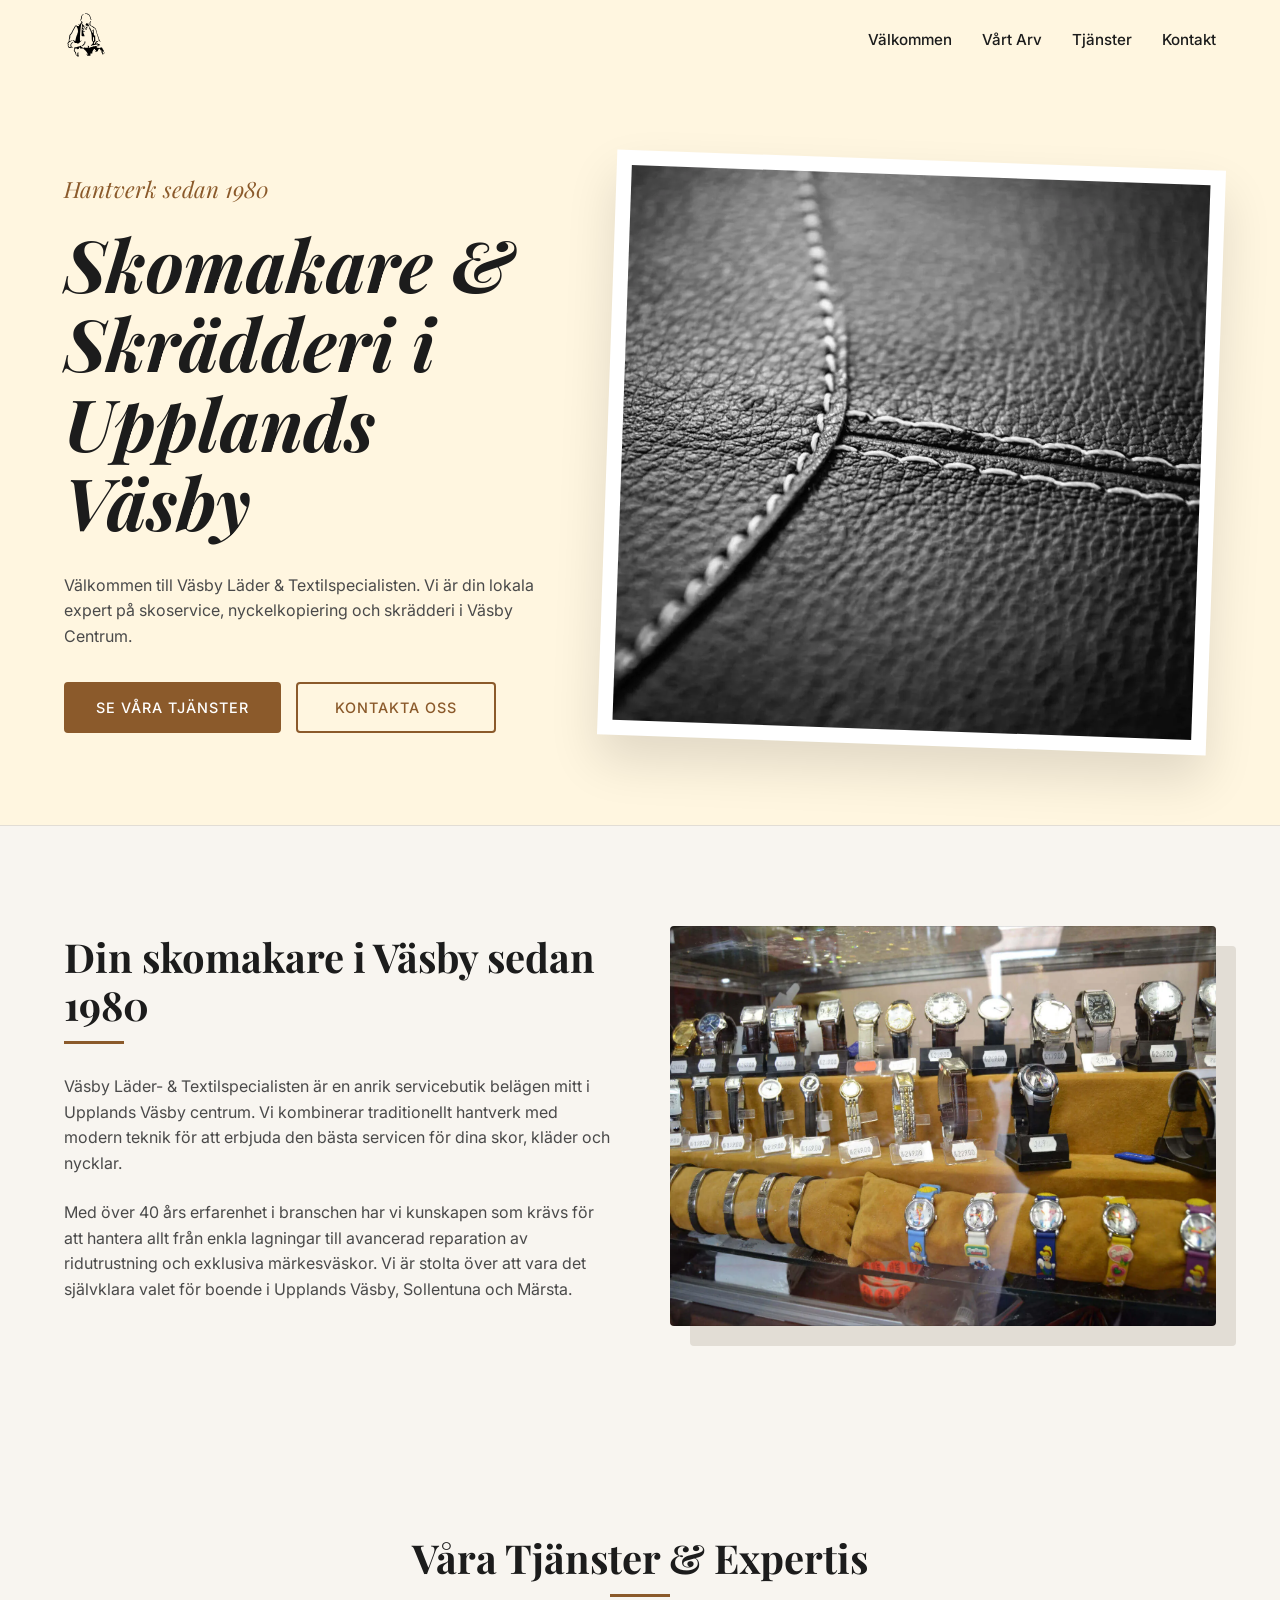
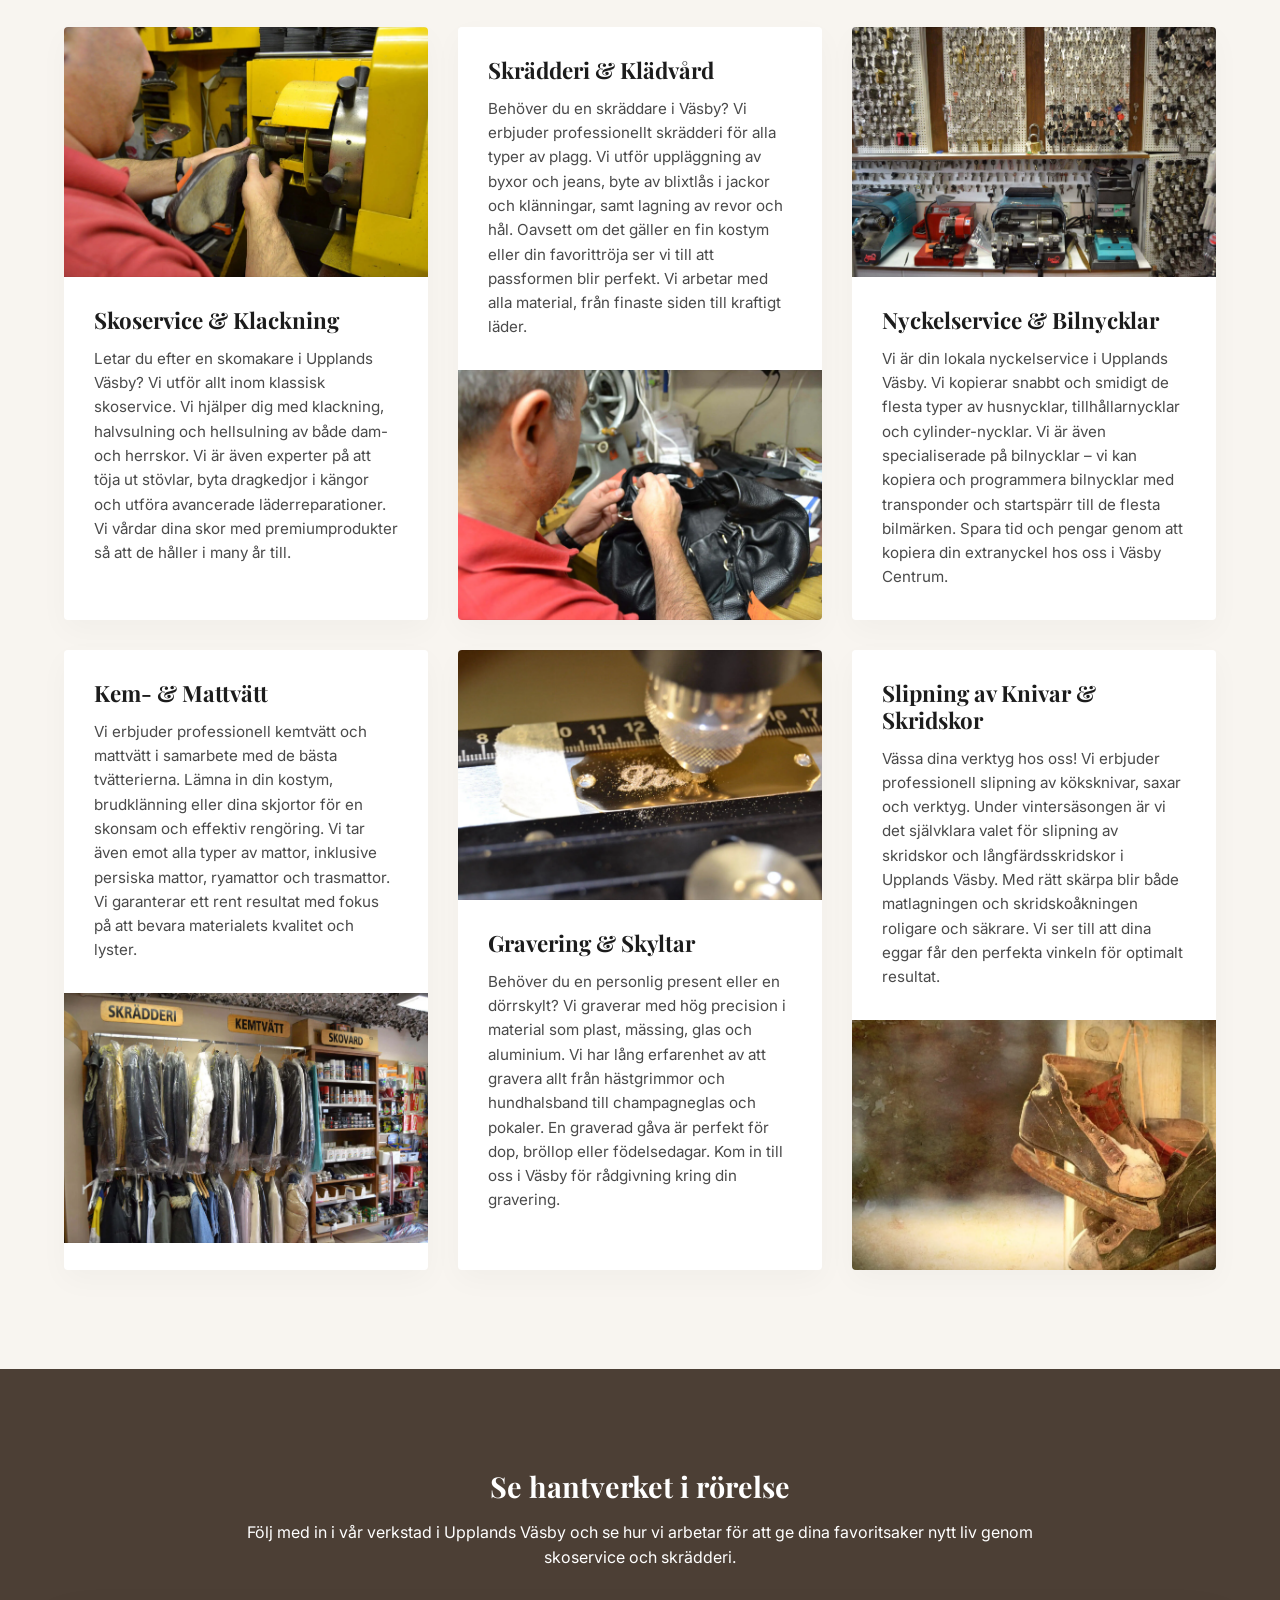
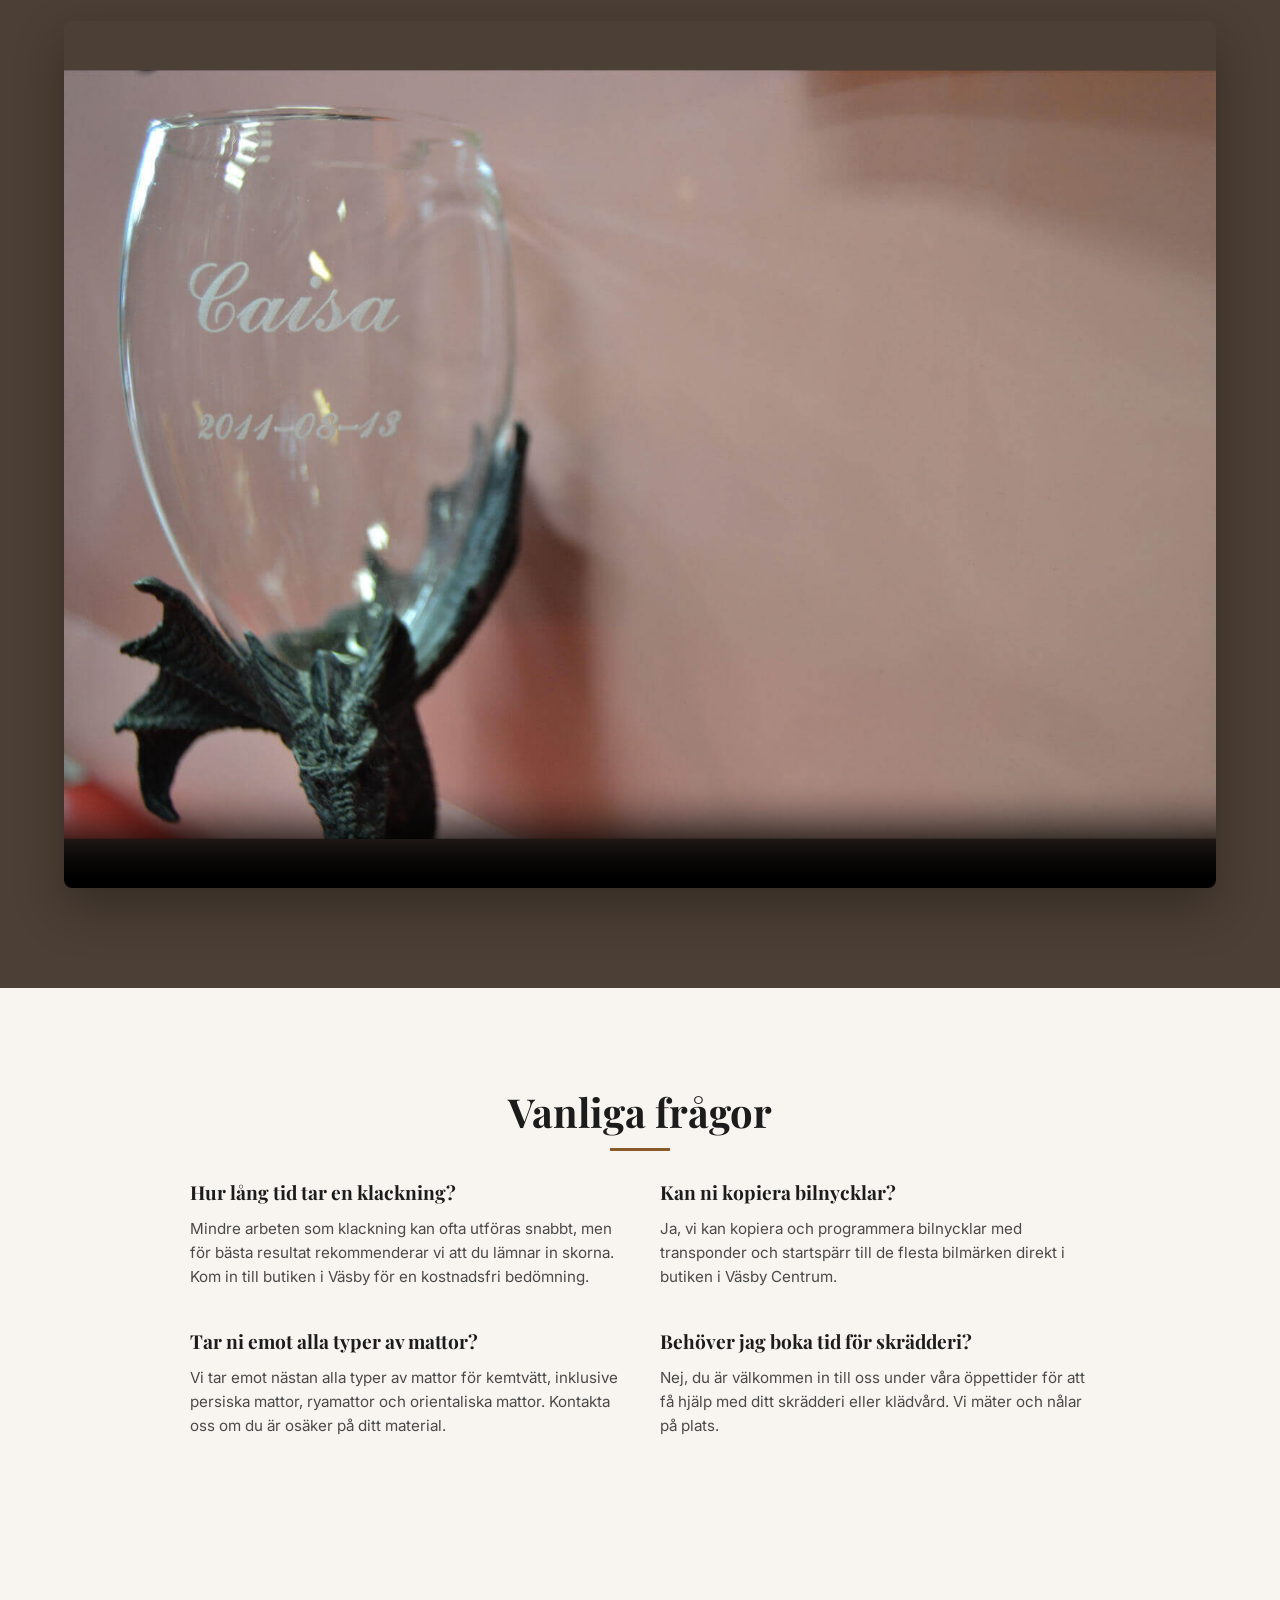
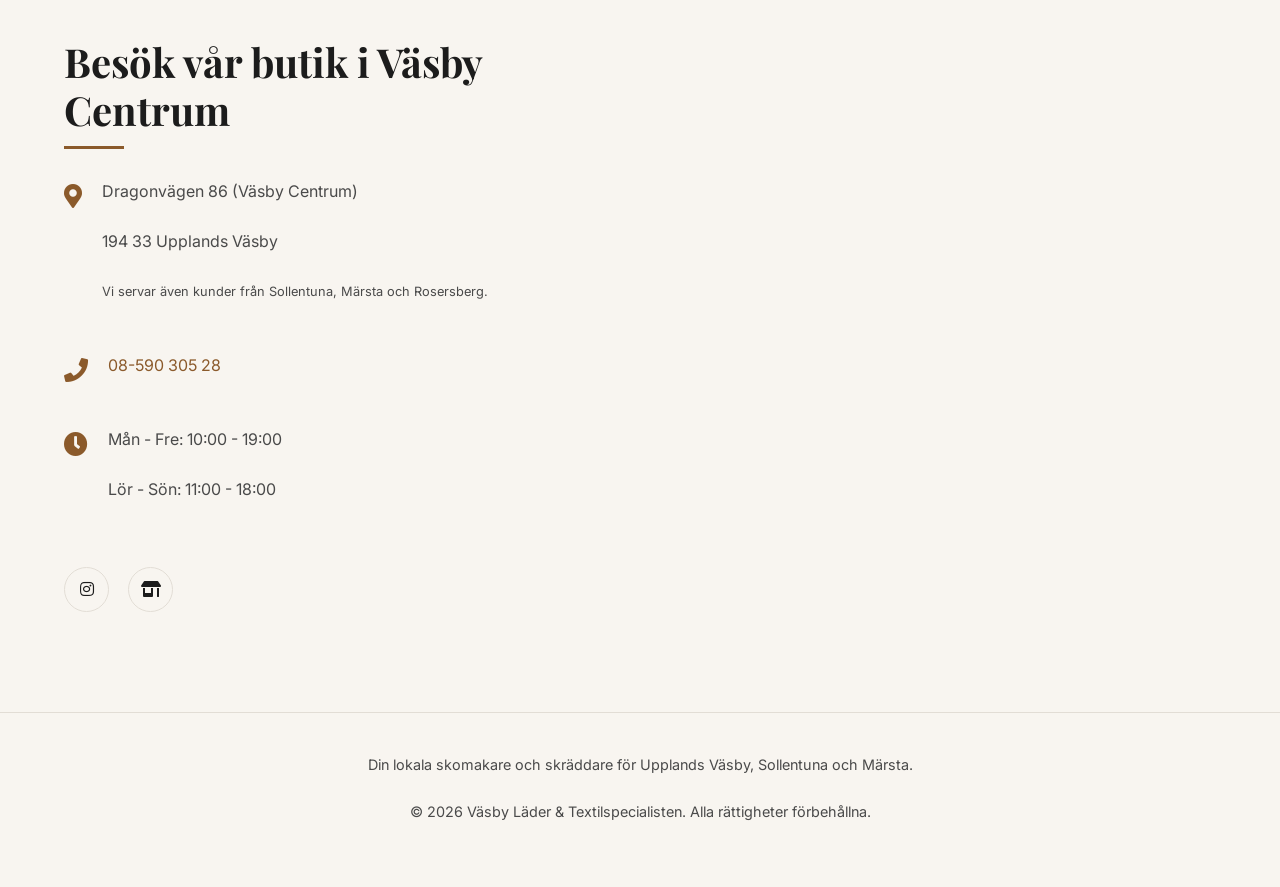
==== commit a18ccdd5: "v2" ====
--- a/index.html
+++ b/index.html
@@ -188,7 +188,10 @@
 						</div>
 					</div>
 					<div class="hero-image">
-						<img src="assets/img/binding-black-close-up-436779-min.jpg" width="600" height="800" alt="Professionell skomakare i Upplands Väsby lagar läderskor och utför skoservice">
+						<picture>
+							<source srcset="assets/img/binding-black-close-up-436779-min.webp" type="image/webp">
+							<img src="assets/img/binding-black-close-up-436779-min.jpg" width="600" height="800" alt="Professionell skomakare i Upplands Väsby lagar läderskor och utför skoservice">
+						</picture>
 					</div>
 				</div>
 			</section>
@@ -203,7 +206,10 @@
 							<p>Med över 40 års erfarenhet i branschen har vi kunskapen som krävs för att hantera allt från enkla lagningar till avancerad reparation av ridutrustning och exklusiva märkesväskor. Vi är stolta över att vara det självklara valet för boende i Upplands Väsby, Sollentuna och Märsta.</p>
 						</div>
 						<div class="heritage-visual reveal-right">
-							<img src="assets/img/6.jpg" alt="Väsby Läder hantverkslokal för skoservice och skrädderi" loading="lazy">
+							<picture>
+								<source srcset="assets/img/6.webp" type="image/webp">
+								<img src="assets/img/6.jpg" width="600" height="400" alt="Väsby Läder hantverkslokal för skoservice och skrädderi" loading="lazy">
+							</picture>
 						</div>
 					</div>
 				</div>
@@ -217,7 +223,10 @@
 						<!-- Skoservice -->
 						<div class="service-card reveal">
 							<div class="service-image">
-								<img src="assets/img/skoservice.jpg" width="400" height="300" alt="Professionell skoservice och klackning av skor i Upplands Väsby" loading="lazy">
+								<picture>
+									<source srcset="assets/img/skoservice.webp" type="image/webp">
+									<img src="assets/img/skoservice.jpg" width="400" height="300" alt="Professionell skoservice och klackning av skor i Upplands Väsby" loading="lazy">
+								</picture>
 							</div>
 							<div class="service-info">
 								<h3>Skoservice & Klackning</h3>
@@ -231,13 +240,19 @@
 								<p>Behöver du en skräddare i Väsby? Vi erbjuder professionellt skrädderi för alla typer av plagg. Vi utför uppläggning av byxor och jeans, byte av blixtlås i jackor och klänningar, samt lagning av revor och hål. Oavsett om det gäller en fin kostym eller din favorittröja ser vi till att passformen blir perfekt. Vi arbetar med alla material, från finaste siden till kraftigt läder.</p>
 							</div>
 							<div class="service-image">
-								<img src="assets/img/skradderi.jpg" width="400" height="300" alt="Skrädderi och klädvård i Väsby Centrum för boende i Märsta och Sollentuna" loading="lazy">
+								<picture>
+									<source srcset="assets/img/skradderi.webp" type="image/webp">
+									<img src="assets/img/skradderi.jpg" width="400" height="300" alt="Skrädderi och klädvård i Väsby Centrum för boende i Märsta och Sollentuna" loading="lazy">
+								</picture>
 							</div>
 						</div>
 						<!-- Nycklar -->
 						<div class="service-card reveal">
 							<div class="service-image">
-								<img src="assets/img/kopiering.jpg" width="400" height="300" alt="Nyckelkopiering och bilnycklar i Upplands Väsby" loading="lazy">
+								<picture>
+									<source srcset="assets/img/kopiering.webp" type="image/webp">
+									<img src="assets/img/kopiering.jpg" width="400" height="300" alt="Nyckelkopiering och bilnycklar i Upplands Väsby" loading="lazy">
+								</picture>
 							</div>
 							<div class="service-info">
 								<h3>Nyckelservice & Bilnycklar</h3>
@@ -251,13 +266,19 @@
 								<p>Vi erbjuder professionell kemtvätt och mattvätt i samarbete med de bästa tvätterierna. Lämna in din kostym, brudklänning eller dina skjortor för en skonsam och effektiv rengöring. Vi tar även emot alla typer av mattor, inklusive persiska mattor, ryamattor och trasmattor. Vi garanterar ett rent resultat med fokus på att bevara materialets kvalitet och lyster.</p>
 							</div>
 							<div class="service-image">
-								<img src="assets/img/kemtvatt.jpg" width="400" height="300" alt="Kemtvätt och mattvätt för kunder i Upplands Väsby och Rosersberg" loading="lazy">
+								<picture>
+									<source srcset="assets/img/kemtvatt.webp" type="image/webp">
+									<img src="assets/img/kemtvatt.jpg" width="400" height="300" alt="Kemtvätt och mattvätt för kunder i Upplands Väsby och Rosersberg" loading="lazy">
+								</picture>
 							</div>
 						</div>
 						<!-- Gravering -->
 						<div class="service-card reveal">
 							<div class="service-image">
-								<img src="assets/img/gravering.jpg" width="400" height="300" alt="Gravering på skyltar och presenter i Väsby" loading="lazy">
+								<picture>
+									<source srcset="assets/img/gravering.webp" type="image/webp">
+									<img src="assets/img/gravering.jpg" width="400" height="300" alt="Gravering på skyltar och presenter i Väsby" loading="lazy">
+								</picture>
 							</div>
 							<div class="service-info">
 								<h3>Gravering & Skyltar</h3>
@@ -271,7 +292,10 @@
 								<p>Vässa dina verktyg hos oss! Vi erbjuder professionell slipning av köksknivar, saxar och verktyg. Under vintersäsongen är vi det självklara valet för slipning av skridskor och långfärdsskridskor i Upplands Väsby. Med rätt skärpa blir både matlagningen och skridskoåkningen roligare och säkrare. Vi ser till att dina eggar får den perfekta vinkeln för optimalt resultat.</p>
 							</div>
 							<div class="service-image">
-								<img src="assets/img/ice-skates.jpg" width="400" height="300" alt="Slipning av skridskor och knivar i Upplands Väsby" loading="lazy">
+								<picture>
+									<source srcset="assets/img/ice-skates.webp" type="image/webp">
+									<img src="assets/img/ice-skates.jpg" width="400" height="300" alt="Slipning av skridskor och knivar i Upplands Väsby" loading="lazy">
+								</picture>
 							</div>
 						</div>
 					</div>
